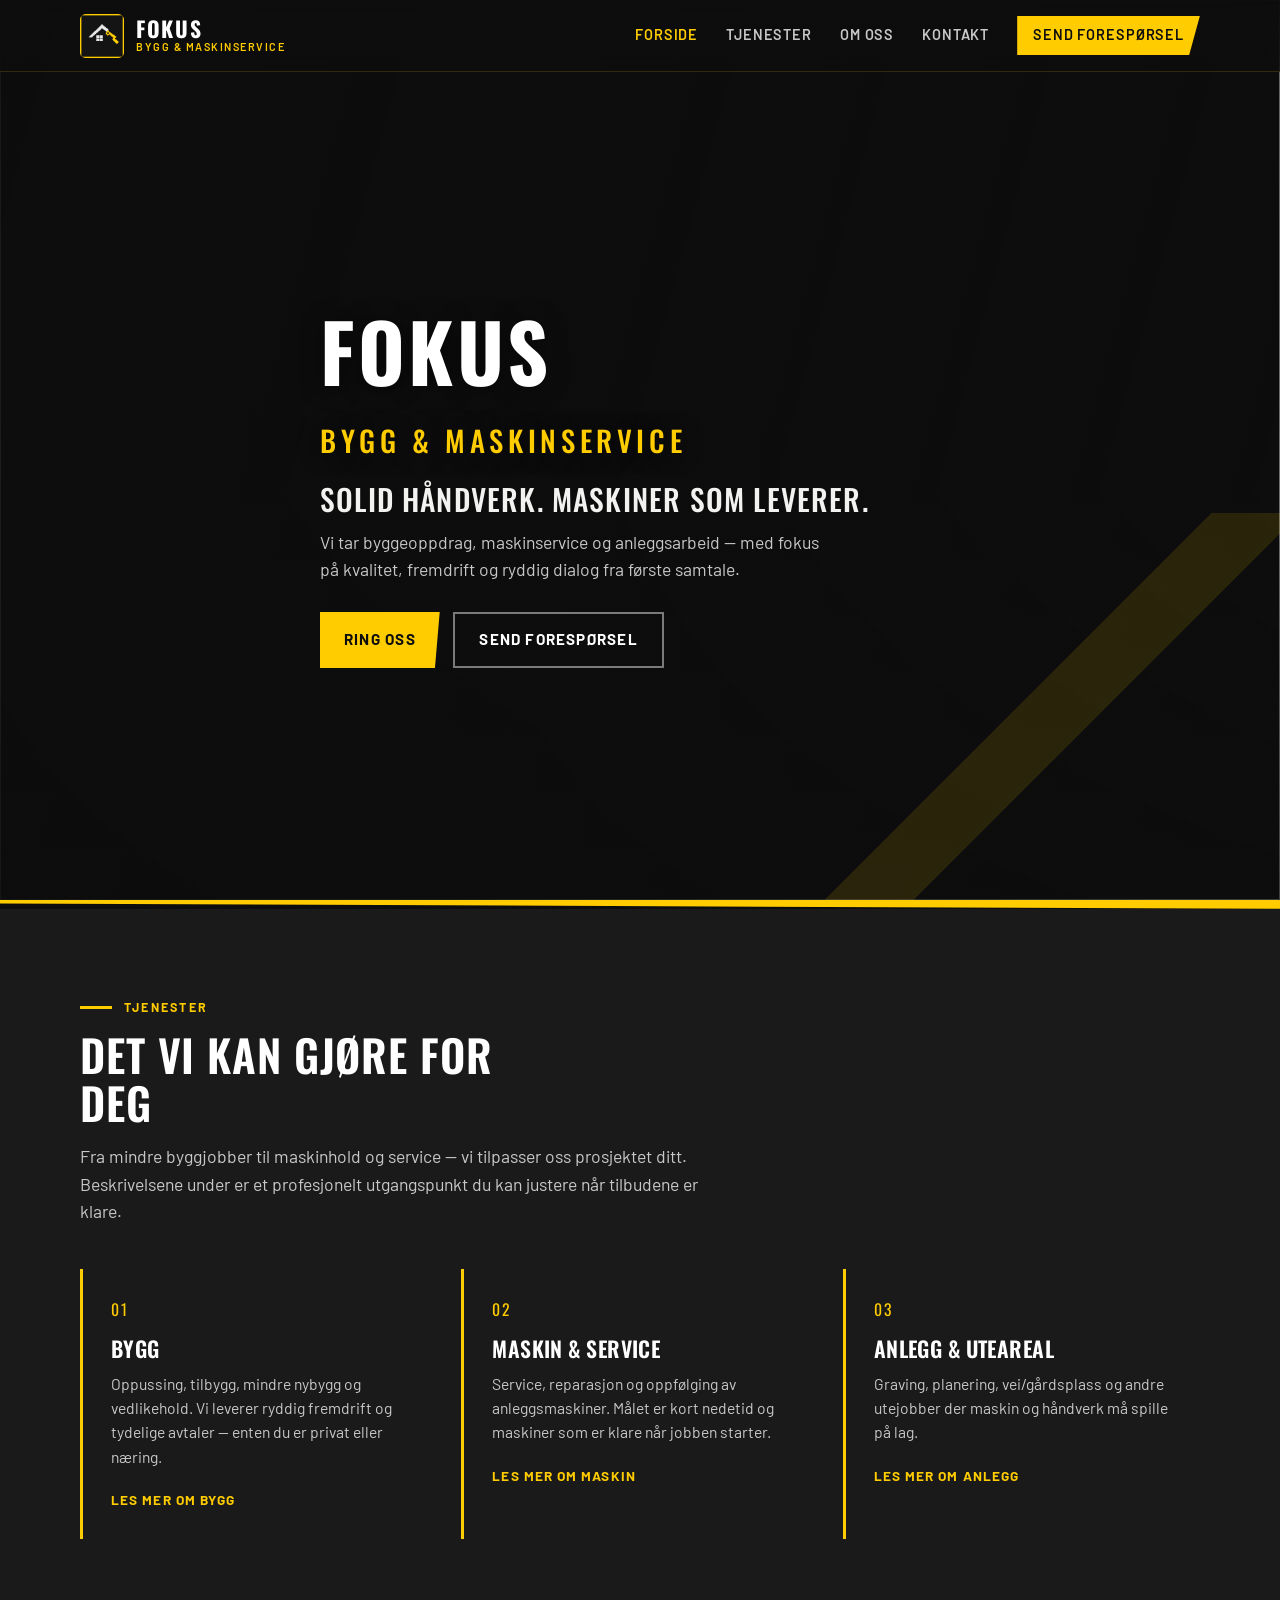
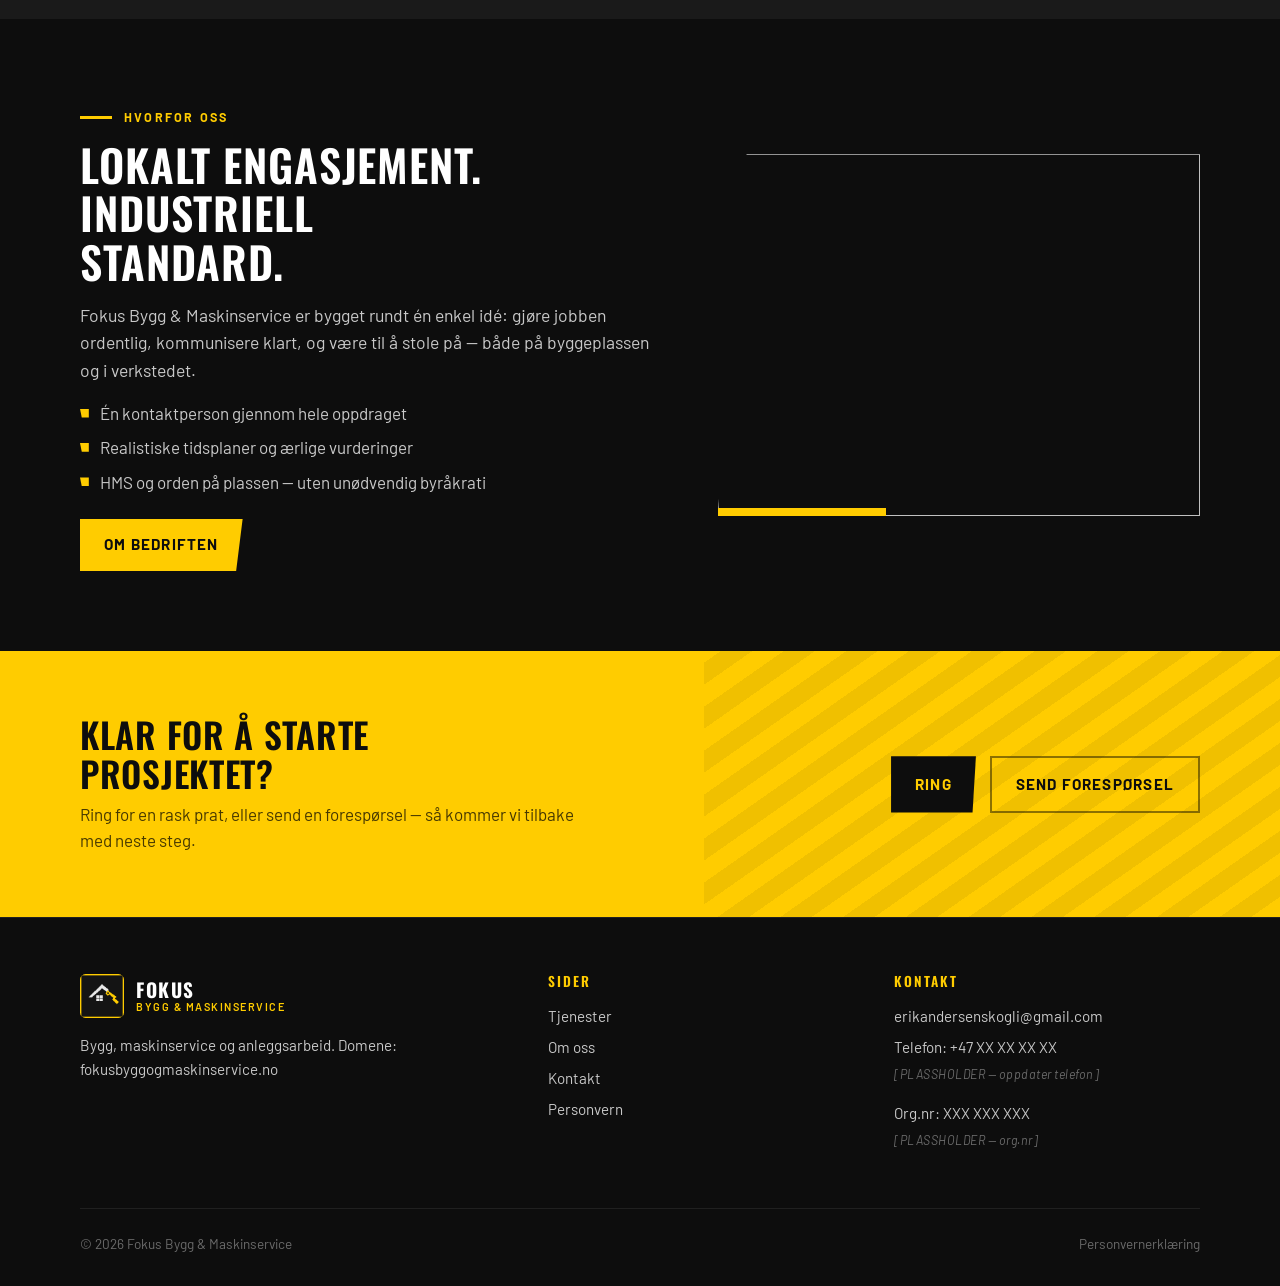
==== index.html @ 48388536 "Add Fokus Bygg website draft" ====
<!DOCTYPE html>
<html lang="nb">
<head>
  <meta charset="utf-8">
  <meta name="viewport" content="width=device-width, initial-scale=1">
  <title>Fokus Bygg &amp; Maskinservice | Bygg, maskin og anlegg</title>
  <meta name="description" content="Fokus Bygg &amp; Maskinservice — pålitelig bygg, maskinservice og anleggsarbeid. Ta kontakt for tilbud.">
  <link rel="preconnect" href="https://fonts.googleapis.com">
  <link rel="preconnect" href="https://fonts.gstatic.com" crossorigin>
  <link href="https://fonts.googleapis.com/css2?family=Barlow:wght@400;500;600;700&family=Oswald:wght@500;600;700&display=swap" rel="stylesheet">
  <link rel="stylesheet" href="css/styles.css">
  <link rel="icon" href="assets/logo.svg" type="image/svg+xml">
</head>
<body>
  <a class="skip-link" href="#innhold">Hopp til innhold</a>

  <header class="site-header">
    <div class="header-inner">
      <a class="brand" href="index.html" aria-label="Fokus Bygg &amp; Maskinservice — forsiden">
        <img class="brand__mark" src="assets/logo.png" width="44" height="44" alt="">
        <span class="brand__text">
          <span class="brand__name">Fokus</span>
          <span class="brand__tag">Bygg &amp; Maskinservice</span>
        </span>
      </a>
      <button class="nav-toggle" type="button" aria-expanded="false" aria-controls="hovedmeny" aria-label="Åpne meny">
        <span></span><span></span><span></span>
      </button>
      <nav class="nav" id="hovedmeny" aria-label="Hovedmeny">
        <a href="index.html" aria-current="page">Forside</a>
        <a href="tjenester.html">Tjenester</a>
        <a href="om-oss.html">Om oss</a>
        <a href="kontakt.html">Kontakt</a>
        <a class="nav-cta" href="kontakt.html">Send forespørsel</a>
      </nav>
    </div>
  </header>

  <main id="innhold">
    <section class="hero" aria-label="Forside">
      <div class="hero__media" aria-hidden="true">
        <img
          src="https://images.unsplash.com/photo-1504307651254-35680f356dfd?auto=format&amp;fit=crop&amp;w=1920&amp;q=80"
          alt=""
          width="1920"
          height="1280"
          fetchpriority="high">
      </div>
      <div class="hero__shade"></div>
      <div class="hero__diagonal" aria-hidden="true"></div>
      <div class="container hero__content">
        <p class="hero__brand">Fokus <span>Bygg &amp; Maskinservice</span></p>
        <h1 class="hero__headline">Solid håndverk. Maskiner som leverer.</h1>
        <p class="hero__support">Vi tar byggeoppdrag, maskinservice og anleggsarbeid — med fokus på kvalitet, fremdrift og ryddig dialog fra første samtale.</p>
        <div class="btn-group">
          <a class="btn btn--primary" href="tel:+47XXXXXXXX">Ring oss</a>
          <a class="btn btn--ghost" href="kontakt.html">Send forespørsel</a>
        </div>
      </div>
    </section>

    <div class="diag-cut--yellow" aria-hidden="true"></div>

    <section class="section section--dark" id="tjenester-oversikt" aria-labelledby="tjenester-tittel">
      <div class="container">
        <div class="section-head reveal">
          <p class="section__eyebrow">Tjenester</p>
          <h2 class="section__title" id="tjenester-tittel">Det vi kan gjøre for deg</h2>
          <p class="section__lead">Fra mindre byggjobber til maskinhold og service — vi tilpasser oss prosjektet ditt. Beskrivelsene under er et profesjonelt utgangspunkt du kan justere når tilbudene er klare.</p>
        </div>
        <div class="services-grid">
          <article class="service-item reveal">
            <p class="service-item__num">01</p>
            <h3>Bygg</h3>
            <p>Oppussing, tilbygg, mindre nybygg og vedlikehold. Vi leverer ryddig fremdrift og tydelige avtaler — enten du er privat eller næring.</p>
            <a href="tjenester.html#bygg">Les mer om bygg</a>
          </article>
          <article class="service-item reveal">
            <p class="service-item__num">02</p>
            <h3>Maskin &amp; service</h3>
            <p>Service, reparasjon og oppfølging av anleggsmaskiner. Målet er kort nedetid og maskiner som er klare når jobben starter.</p>
            <a href="tjenester.html#maskin">Les mer om maskin</a>
          </article>
          <article class="service-item reveal">
            <p class="service-item__num">03</p>
            <h3>Anlegg &amp; uteareal</h3>
            <p>Graving, planering, vei/gårdsplass og andre utejobber der maskin og håndverk må spille på lag.</p>
            <a href="tjenester.html#anlegg">Les mer om anlegg</a>
          </article>
        </div>
      </div>
    </section>

    <section class="section section--black">
      <div class="container split">
        <div class="reveal">
          <p class="section__eyebrow">Hvorfor oss</p>
          <h2 class="section__title">Lokalt engasjement. Industriell standard.</h2>
          <p class="section__lead">Fokus Bygg &amp; Maskinservice er bygget rundt én enkel idé: gjøre jobben ordentlig, kommunisere klart, og være til å stole på — både på byggeplassen og i verkstedet.</p>
          <ul class="prose">
            <li>Én kontaktperson gjennom hele oppdraget</li>
            <li>Realistiske tidsplaner og ærlige vurderinger</li>
            <li>HMS og orden på plassen — uten unødvendig byråkrati</li>
          </ul>
          <a class="btn btn--primary" href="om-oss.html" style="margin-top:1rem">Om bedriften</a>
        </div>
        <div class="split__media reveal" aria-hidden="true">
          <img
            src="https://images.unsplash.com/photo-1581094794329-c8112a89af12?auto=format&amp;fit=crop&amp;w=1200&amp;q=80"
            alt=""
            width="1200"
            height="900"
            loading="lazy">
        </div>
      </div>
    </section>

    <section class="cta-band" aria-labelledby="cta-tittel">
      <div class="container">
        <div>
          <h2 id="cta-tittel">Klar for å starte prosjektet?</h2>
          <p>Ring for en rask prat, eller send en forespørsel — så kommer vi tilbake med neste steg.</p>
        </div>
        <div class="btn-group">
          <a class="btn btn--primary" href="tel:+47XXXXXXXX">Ring</a>
          <a class="btn btn--ghost" href="kontakt.html">Send forespørsel</a>
        </div>
      </div>
    </section>
  </main>

  <footer class="site-footer">
    <div class="container">
      <div class="footer-grid">
        <div>
          <a class="brand" href="index.html">
            <img class="brand__mark" src="assets/logo.png" width="40" height="40" alt="">
            <span class="brand__text">
              <span class="brand__name">Fokus</span>
              <span class="brand__tag">Bygg &amp; Maskinservice</span>
            </span>
          </a>
          <p style="margin-top:1rem">Bygg, maskinservice og anleggsarbeid. Domene: fokusbyggogmaskinservice.no</p>
        </div>
        <div class="footer-col">
          <h3>Sider</h3>
          <a href="tjenester.html">Tjenester</a>
          <a href="om-oss.html">Om oss</a>
          <a href="kontakt.html">Kontakt</a>
          <a href="personvern.html">Personvern</a>
        </div>
        <div class="footer-col">
          <h3>Kontakt</h3>
          <a href="mailto:erikandersenskogli@gmail.com">erikandersenskogli@gmail.com</a>
          <p>Telefon: <span>+47 XX XX XX XX</span><br><span class="placeholder-note">[PLASSHOLDER — oppdater telefon]</span></p>
          <p>Org.nr: <span>XXX XXX XXX</span><br><span class="placeholder-note">[PLASSHOLDER — org.nr]</span></p>
        </div>
      </div>
      <div class="footer-bottom">
        <span>&copy; <span data-year>2026</span> Fokus Bygg &amp; Maskinservice</span>
        <a href="personvern.html">Personvernerklæring</a>
      </div>
    </div>
  </footer>

  <script src="js/main.js"></script>
</body>
</html>
---- css/styles.css ----
/* Fokus Bygg & Maskinservice — industrial brand system */
:root {
  --black: #0d0d0d;
  --charcoal: #1a1a1a;
  --graphite: #2a2a2a;
  --steel: #6b6b6b;
  --silver: #c8c8c8;
  --off-white: #f2f2f0;
  --white: #ffffff;
  --yellow: #ffcc00;
  --yellow-deep: #e6b800;
  --yellow-soft: #ffe066;
  --font-display: "Oswald", "Arial Narrow", sans-serif;
  --font-body: "Barlow", "Helvetica Neue", sans-serif;
  --max: 1120px;
  --header-h: 4.5rem;
  --ease: cubic-bezier(0.22, 1, 0.36, 1);
}

*,
*::before,
*::after {
  box-sizing: border-box;
}

html {
  scroll-behavior: smooth;
}

body {
  margin: 0;
  font-family: var(--font-body);
  font-size: 1.0625rem;
  line-height: 1.55;
  color: var(--off-white);
  background: var(--black);
  -webkit-font-smoothing: antialiased;
}

img {
  max-width: 100%;
  height: auto;
  display: block;
}

a {
  color: inherit;
  text-decoration: none;
}

ul {
  margin: 0;
  padding: 0;
  list-style: none;
}

h1, h2, h3, h4 {
  font-family: var(--font-display);
  font-weight: 600;
  letter-spacing: 0.02em;
  line-height: 1.1;
  margin: 0 0 0.75rem;
  text-transform: uppercase;
}

p {
  margin: 0 0 1rem;
  color: var(--silver);
}

.container {
  width: min(100% - 2.5rem, var(--max));
  margin-inline: auto;
}

.skip-link {
  position: absolute;
  left: -999px;
  top: 0;
  background: var(--yellow);
  color: var(--black);
  padding: 0.75rem 1rem;
  z-index: 1000;
}

.skip-link:focus {
  left: 1rem;
  top: 1rem;
}

/* ——— Header ——— */
.site-header {
  position: fixed;
  inset: 0 0 auto;
  z-index: 100;
  height: var(--header-h);
  display: flex;
  align-items: center;
  background: linear-gradient(180deg, rgba(13, 13, 13, 0.96), rgba(13, 13, 13, 0.72));
  border-bottom: 1px solid rgba(255, 204, 0, 0.15);
  backdrop-filter: blur(10px);
  transition: background 0.3s var(--ease);
}

.site-header.is-scrolled {
  background: rgba(13, 13, 13, 0.97);
}

.header-inner {
  display: flex;
  align-items: center;
  justify-content: space-between;
  gap: 1.5rem;
  width: min(100% - 2.5rem, var(--max));
  margin-inline: auto;
}

.brand {
  display: flex;
  align-items: center;
  gap: 0.75rem;
  min-width: 0;
}

.brand__mark {
  width: 2.75rem;
  height: 2.75rem;
  flex-shrink: 0;
  border-radius: 0.35rem;
  object-fit: contain;
  background: #141414;
}

.brand__text {
  display: flex;
  flex-direction: column;
  line-height: 1;
}

.brand__name {
  font-family: var(--font-display);
  font-size: 1.35rem;
  font-weight: 700;
  letter-spacing: 0.08em;
  text-transform: uppercase;
  color: var(--white);
}

.brand__tag {
  font-size: 0.68rem;
  font-weight: 600;
  letter-spacing: 0.14em;
  text-transform: uppercase;
  color: var(--yellow);
  margin-top: 0.2rem;
}

.nav {
  display: flex;
  align-items: center;
  gap: 1.75rem;
}

.nav a {
  font-size: 0.9rem;
  font-weight: 600;
  letter-spacing: 0.06em;
  text-transform: uppercase;
  color: var(--silver);
  transition: color 0.2s;
}

.nav a:hover,
.nav a[aria-current="page"] {
  color: var(--yellow);
}

.nav-cta {
  display: inline-flex;
  align-items: center;
  gap: 0.4rem;
  padding: 0.55rem 1rem;
  background: var(--yellow);
  color: var(--black) !important;
  clip-path: polygon(0 0, 100% 0, 94% 100%, 0 100%);
  transition: background 0.2s, transform 0.2s;
}

.nav-cta:hover {
  background: var(--yellow-soft);
  transform: translateY(-1px);
}

.nav-toggle {
  display: none;
  width: 2.75rem;
  height: 2.75rem;
  border: 1px solid rgba(255, 204, 0, 0.35);
  background: transparent;
  color: var(--yellow);
  cursor: pointer;
  padding: 0;
}

.nav-toggle span {
  display: block;
  width: 1.25rem;
  height: 2px;
  margin: 5px auto;
  background: currentColor;
  transition: transform 0.25s var(--ease), opacity 0.2s;
}

.nav-toggle[aria-expanded="true"] span:nth-child(1) {
  transform: translateY(7px) rotate(45deg);
}

.nav-toggle[aria-expanded="true"] span:nth-child(2) {
  opacity: 0;
}

.nav-toggle[aria-expanded="true"] span:nth-child(3) {
  transform: translateY(-7px) rotate(-45deg);
}

/* ——— Buttons ——— */
.btn {
  display: inline-flex;
  align-items: center;
  justify-content: center;
  gap: 0.5rem;
  padding: 0.9rem 1.5rem;
  font-family: var(--font-body);
  font-size: 0.95rem;
  font-weight: 700;
  letter-spacing: 0.08em;
  text-transform: uppercase;
  border: none;
  cursor: pointer;
  transition: background 0.2s, color 0.2s, transform 0.2s, border-color 0.2s;
}

.btn:focus-visible {
  outline: 2px solid var(--yellow);
  outline-offset: 3px;
}

.btn--primary {
  background: var(--yellow);
  color: var(--black);
  clip-path: polygon(0 0, 100% 0, 96% 100%, 0 100%);
}

.btn--primary:hover {
  background: var(--yellow-soft);
  transform: translateY(-2px);
}

.btn--ghost {
  background: transparent;
  color: var(--white);
  border: 2px solid rgba(255, 255, 255, 0.45);
}

.btn--ghost:hover {
  border-color: var(--yellow);
  color: var(--yellow);
}

.btn-group {
  display: flex;
  flex-wrap: wrap;
  gap: 0.85rem;
}

/* ——— Hero ——— */
.hero {
  position: relative;
  min-height: 100svh;
  display: grid;
  align-items: center;
  padding: calc(var(--header-h) + 2.5rem) 0 3.5rem;
  overflow: hidden;
}

.hero__media {
  position: absolute;
  inset: 0;
  z-index: 0;
}

.hero__media img {
  width: 100%;
  height: 100%;
  object-fit: cover;
  object-position: center 40%;
  transform: scale(1.04);
  animation: heroZoom 18s var(--ease) forwards;
}

@keyframes heroZoom {
  from { transform: scale(1.08); }
  to { transform: scale(1); }
}

.hero__shade {
  position: absolute;
  inset: 0;
  background:
    linear-gradient(105deg, rgba(13, 13, 13, 0.94) 0%, rgba(13, 13, 13, 0.78) 48%, rgba(13, 13, 13, 0.4) 100%),
    linear-gradient(0deg, rgba(13, 13, 13, 0.55) 0%, transparent 45%);
  z-index: 1;
}

.hero__diagonal {
  position: absolute;
  right: -8%;
  bottom: -12%;
  width: 48%;
  height: 55%;
  background: linear-gradient(135deg, transparent 40%, rgba(255, 204, 0, 0.12) 40%, rgba(255, 204, 0, 0.12) 48%, transparent 48%);
  z-index: 1;
  pointer-events: none;
}

.hero__content {
  position: relative;
  z-index: 2;
  max-width: 40rem;
}

.hero__brand {
  font-family: var(--font-display);
  font-size: clamp(2.85rem, 8vw, 5rem);
  font-weight: 700;
  letter-spacing: 0.04em;
  text-transform: uppercase;
  color: var(--white);
  margin: 0 0 0.35rem;
  text-shadow: 0 2px 24px rgba(0, 0, 0, 0.45);
}

.hero__brand span {
  display: block;
  font-size: 0.36em;
  letter-spacing: 0.16em;
  color: var(--yellow);
  margin-top: 0.4rem;
  font-weight: 500;
}

.hero__headline {
  font-size: clamp(1.35rem, 3.2vw, 1.85rem);
  font-weight: 500;
  letter-spacing: 0.04em;
  text-transform: uppercase;
  color: var(--off-white);
  margin: 1.25rem 0 0.85rem;
}

.hero__support {
  font-size: 1.1rem;
  max-width: 32rem;
  margin-bottom: 1.75rem;
  color: var(--silver);
}

@keyframes riseIn {
  from {
    opacity: 0;
    transform: translateY(1.25rem);
  }
  to {
    opacity: 1;
    transform: translateY(0);
  }
}

/* ——— Sections ——— */
.section {
  padding: 5rem 0;
  position: relative;
}

.section--dark {
  background: var(--charcoal);
}

.section--black {
  background: var(--black);
}

.section--stripe {
  background:
    linear-gradient(135deg, var(--charcoal) 0%, var(--charcoal) 62%, var(--graphite) 62%, var(--graphite) 100%);
}

.section__eyebrow {
  display: inline-flex;
  align-items: center;
  gap: 0.75rem;
  font-size: 0.78rem;
  font-weight: 700;
  letter-spacing: 0.18em;
  text-transform: uppercase;
  color: var(--yellow);
  margin-bottom: 0.85rem;
}

.section__eyebrow::before {
  content: "";
  width: 2rem;
  height: 3px;
  background: var(--yellow);
}

.section__title {
  font-size: clamp(1.85rem, 4vw, 2.75rem);
  color: var(--white);
  max-width: 18ch;
}

.section__lead {
  max-width: 40rem;
  margin-top: 1rem;
  font-size: 1.1rem;
}

.section-head {
  margin-bottom: 2.75rem;
}

/* Diagonal divider */
.diag-cut {
  height: 4rem;
  background: var(--charcoal);
  clip-path: polygon(0 40%, 100% 0, 100% 100%, 0 100%);
  margin-top: -1px;
}

.diag-cut--yellow {
  background: var(--yellow);
  height: 0.55rem;
  clip-path: polygon(0 0, 100% 0, 100% 100%, 0 40%);
}

/* ——— Services grid (not cards-in-hero; interaction listing) ——— */
.services-grid {
  display: grid;
  grid-template-columns: repeat(3, 1fr);
  gap: 1.5rem;
}

.service-item {
  position: relative;
  padding: 1.75rem 1.5rem 1.75rem 1.75rem;
  background: transparent;
  border-left: 3px solid var(--yellow);
  transition: background 0.25s, transform 0.25s var(--ease);
}

.service-item:hover {
  background: rgba(255, 204, 0, 0.06);
  transform: translateX(4px);
}

.service-item__num {
  font-family: var(--font-display);
  font-size: 0.85rem;
  letter-spacing: 0.12em;
  color: var(--yellow);
  margin-bottom: 0.75rem;
}

.service-item h3 {
  font-size: 1.35rem;
  color: var(--white);
  margin-bottom: 0.65rem;
}

.service-item p {
  margin-bottom: 1rem;
  font-size: 0.98rem;
}

.service-item a {
  font-weight: 700;
  font-size: 0.85rem;
  letter-spacing: 0.08em;
  text-transform: uppercase;
  color: var(--yellow);
}

.service-item a:hover {
  text-decoration: underline;
}

/* ——— CTA band ——— */
.cta-band {
  position: relative;
  padding: 4rem 0;
  overflow: hidden;
  background: var(--yellow);
  color: var(--black);
}

.cta-band::after {
  content: "";
  position: absolute;
  inset: 0 auto 0 55%;
  width: 55%;
  background: repeating-linear-gradient(
    -35deg,
    transparent,
    transparent 18px,
    rgba(0, 0, 0, 0.06) 18px,
    rgba(0, 0, 0, 0.06) 36px
  );
  pointer-events: none;
}

.cta-band .container {
  position: relative;
  z-index: 1;
  display: flex;
  flex-wrap: wrap;
  align-items: center;
  justify-content: space-between;
  gap: 1.5rem;
}

.cta-band h2 {
  color: var(--black);
  font-size: clamp(1.6rem, 3.5vw, 2.2rem);
  max-width: 16ch;
  margin: 0;
}

.cta-band p {
  color: rgba(0, 0, 0, 0.72);
  margin: 0.5rem 0 0;
  max-width: 32rem;
}

.cta-band .btn--primary {
  background: var(--black);
  color: var(--yellow);
}

.cta-band .btn--primary:hover {
  background: var(--charcoal);
}

.cta-band .btn--ghost {
  border-color: rgba(0, 0, 0, 0.45);
  color: var(--black);
}

.cta-band .btn--ghost:hover {
  border-color: var(--black);
  background: rgba(0, 0, 0, 0.08);
}

/* ——— Page hero (inner) ——— */
.page-hero {
  padding: calc(var(--header-h) + 3.5rem) 0 3rem;
  background:
    linear-gradient(120deg, var(--black) 55%, var(--graphite) 55%, var(--graphite) 58%, var(--charcoal) 58%);
  border-bottom: 3px solid var(--yellow);
}

.page-hero h1 {
  font-size: clamp(2.2rem, 5vw, 3.4rem);
  color: var(--white);
}

.page-hero p {
  max-width: 36rem;
  font-size: 1.1rem;
}

/* ——— Content layout ——— */
.prose {
  max-width: 42rem;
}

.prose h2 {
  font-size: 1.5rem;
  color: var(--white);
  margin-top: 2rem;
}

.prose ul {
  margin: 0 0 1.25rem;
  padding-left: 0;
}

.prose li {
  position: relative;
  padding-left: 1.25rem;
  margin-bottom: 0.5rem;
  color: var(--silver);
}

.prose li::before {
  content: "";
  position: absolute;
  left: 0;
  top: 0.55rem;
  width: 0.55rem;
  height: 0.55rem;
  background: var(--yellow);
  clip-path: polygon(0 0, 100% 0, 100% 100%, 20% 100%);
}

.split {
  display: grid;
  grid-template-columns: 1.1fr 0.9fr;
  gap: 3rem;
  align-items: center;
}

.split__media {
  position: relative;
  min-height: 22rem;
}

.split__media img {
  width: 100%;
  height: 100%;
  min-height: 22rem;
  object-fit: cover;
  clip-path: polygon(6% 0, 100% 0, 100% 100%, 0 100%);
}

.split__media::after {
  content: "";
  position: absolute;
  left: 0;
  bottom: 0;
  width: 35%;
  height: 8px;
  background: var(--yellow);
}

/* Service detail blocks */
.service-detail {
  display: grid;
  grid-template-columns: 0.35fr 1fr;
  gap: 2rem;
  padding: 2.25rem 0;
  border-bottom: 1px solid rgba(255, 255, 255, 0.08);
}

.service-detail:last-child {
  border-bottom: none;
}

.service-detail__label {
  font-family: var(--font-display);
  font-size: 1.5rem;
  color: var(--yellow);
  text-transform: uppercase;
}

.service-detail h3 {
  font-size: 1.35rem;
  color: var(--white);
}

/* Contact */
.contact-grid {
  display: grid;
  grid-template-columns: 1fr 1.1fr;
  gap: 3rem;
  align-items: start;
}

.contact-facts {
  display: grid;
  gap: 1.5rem;
}

.contact-fact dt {
  font-size: 0.75rem;
  font-weight: 700;
  letter-spacing: 0.14em;
  text-transform: uppercase;
  color: var(--yellow);
  margin-bottom: 0.35rem;
}

.contact-fact dd {
  margin: 0;
  color: var(--off-white);
  font-size: 1.1rem;
}

.contact-fact a {
  color: var(--white);
  border-bottom: 1px solid rgba(255, 204, 0, 0.45);
}

.contact-fact a:hover {
  color: var(--yellow);
}

.placeholder-note {
  display: inline-block;
  margin-top: 0.35rem;
  font-size: 0.78rem;
  letter-spacing: 0.04em;
  color: var(--steel);
  font-style: italic;
}

.steps {
  margin: 1rem 0 0;
  padding: 0;
  list-style: none;
  counter-reset: step;
}

.steps li {
  position: relative;
  padding: 0.85rem 0 0.85rem 3rem;
  border-bottom: 1px solid rgba(255, 255, 255, 0.08);
  color: var(--silver);
  counter-increment: step;
}

.steps li:last-child {
  border-bottom: none;
}

.steps li::before {
  content: counter(step, decimal-leading-zero);
  position: absolute;
  left: 0;
  top: 0.85rem;
  font-family: var(--font-display);
  font-size: 1rem;
  letter-spacing: 0.06em;
  color: var(--yellow);
}

.form {
  display: grid;
  gap: 1rem;
  padding: 1.75rem;
  background: var(--graphite);
  border-top: 3px solid var(--yellow);
}

.form label {
  display: grid;
  gap: 0.4rem;
  font-size: 0.85rem;
  font-weight: 600;
  letter-spacing: 0.04em;
  text-transform: uppercase;
  color: var(--silver);
}

.form input,
.form select,
.form textarea {
  width: 100%;
  padding: 0.85rem 1rem;
  font-family: var(--font-body);
  font-size: 1rem;
  color: var(--white);
  background: var(--black);
  border: 1px solid rgba(255, 255, 255, 0.15);
  border-radius: 0;
}

.form input:focus,
.form select:focus,
.form textarea:focus {
  outline: 2px solid var(--yellow);
  outline-offset: 0;
  border-color: var(--yellow);
}

.form textarea {
  min-height: 9rem;
  resize: vertical;
}

.form__row {
  display: grid;
  grid-template-columns: 1fr 1fr;
  gap: 1rem;
}

.form__note {
  font-size: 0.85rem;
  color: var(--steel);
  margin: 0;
}

.form-success {
  display: none;
  padding: 1rem;
  background: rgba(255, 204, 0, 0.12);
  border-left: 3px solid var(--yellow);
  color: var(--off-white);
}

.form-success.is-visible {
  display: block;
}

/* ——— Footer ——— */
.site-footer {
  background: var(--black);
  border-top: 1px solid rgba(255, 255, 255, 0.08);
  padding: 3.5rem 0 2rem;
}

.footer-grid {
  display: grid;
  grid-template-columns: 1.4fr 1fr 1fr;
  gap: 2.5rem;
  margin-bottom: 2.5rem;
}

.site-footer .brand__name {
  font-size: 1.2rem;
}

.site-footer p {
  font-size: 0.95rem;
}

.footer-col h3 {
  font-size: 0.85rem;
  letter-spacing: 0.14em;
  color: var(--yellow);
  margin-bottom: 1rem;
}

.footer-col a {
  display: block;
  color: var(--silver);
  margin-bottom: 0.45rem;
  font-size: 0.95rem;
}

.footer-col a:hover {
  color: var(--yellow);
}

.footer-bottom {
  display: flex;
  flex-wrap: wrap;
  justify-content: space-between;
  gap: 1rem;
  padding-top: 1.5rem;
  border-top: 1px solid rgba(255, 255, 255, 0.08);
  font-size: 0.85rem;
  color: var(--steel);
}

/* Reveal on scroll — stays visible without JS */
.reveal {
  opacity: 1;
  transform: none;
}

@media (prefers-reduced-motion: no-preference) {
  .js-ready .reveal:not(.is-visible) {
    opacity: 0;
    transform: translateY(1.25rem);
    transition: opacity 0.7s var(--ease), transform 0.7s var(--ease);
  }

  .js-ready .reveal.is-visible {
    opacity: 1;
    transform: translateY(0);
  }
}

/* ——— Responsive ——— */
@media (max-width: 900px) {
  .services-grid {
    grid-template-columns: 1fr;
  }

  .split,
  .contact-grid,
  .footer-grid,
  .service-detail {
    grid-template-columns: 1fr;
  }

  .service-detail {
    gap: 0.75rem;
  }

  .nav-toggle {
    display: block;
  }

  .nav {
    position: fixed;
    inset: var(--header-h) 0 auto;
    display: none;
    flex-direction: column;
    align-items: stretch;
    gap: 0;
    padding: 1rem 1.25rem 1.5rem;
    background: rgba(13, 13, 13, 0.98);
    border-bottom: 1px solid rgba(255, 204, 0, 0.2);
  }

  .nav.is-open {
    display: flex;
  }

  .nav a {
    padding: 0.85rem 0;
    border-bottom: 1px solid rgba(255, 255, 255, 0.06);
  }

  .nav-cta {
    margin-top: 0.75rem;
    justify-content: center;
    clip-path: none;
  }

  .hero {
    align-items: center;
    min-height: 100svh;
    padding: calc(var(--header-h) + 1.75rem) 0 2.75rem;
  }

  .hero__diagonal {
    width: 70%;
  }

  .hero__brand {
    font-size: clamp(2.4rem, 12vw, 3.2rem);
  }

  .form__row {
    grid-template-columns: 1fr;
  }

  .cta-band::after {
    display: none;
  }
}

@media (max-width: 560px) {
  .brand__tag {
    display: none;
  }

  .hero__brand {
    font-size: 2.35rem;
  }

  .btn-group {
    width: 100%;
  }

  .btn-group .btn {
    flex: 1 1 100%;
  }
}

@media (prefers-reduced-motion: reduce) {
  *,
  *::before,
  *::after {
    animation: none !important;
    transition: none !important;
  }

  .reveal {
    opacity: 1;
    transform: none;
  }

  .hero__media img {
    transform: none;
  }
}
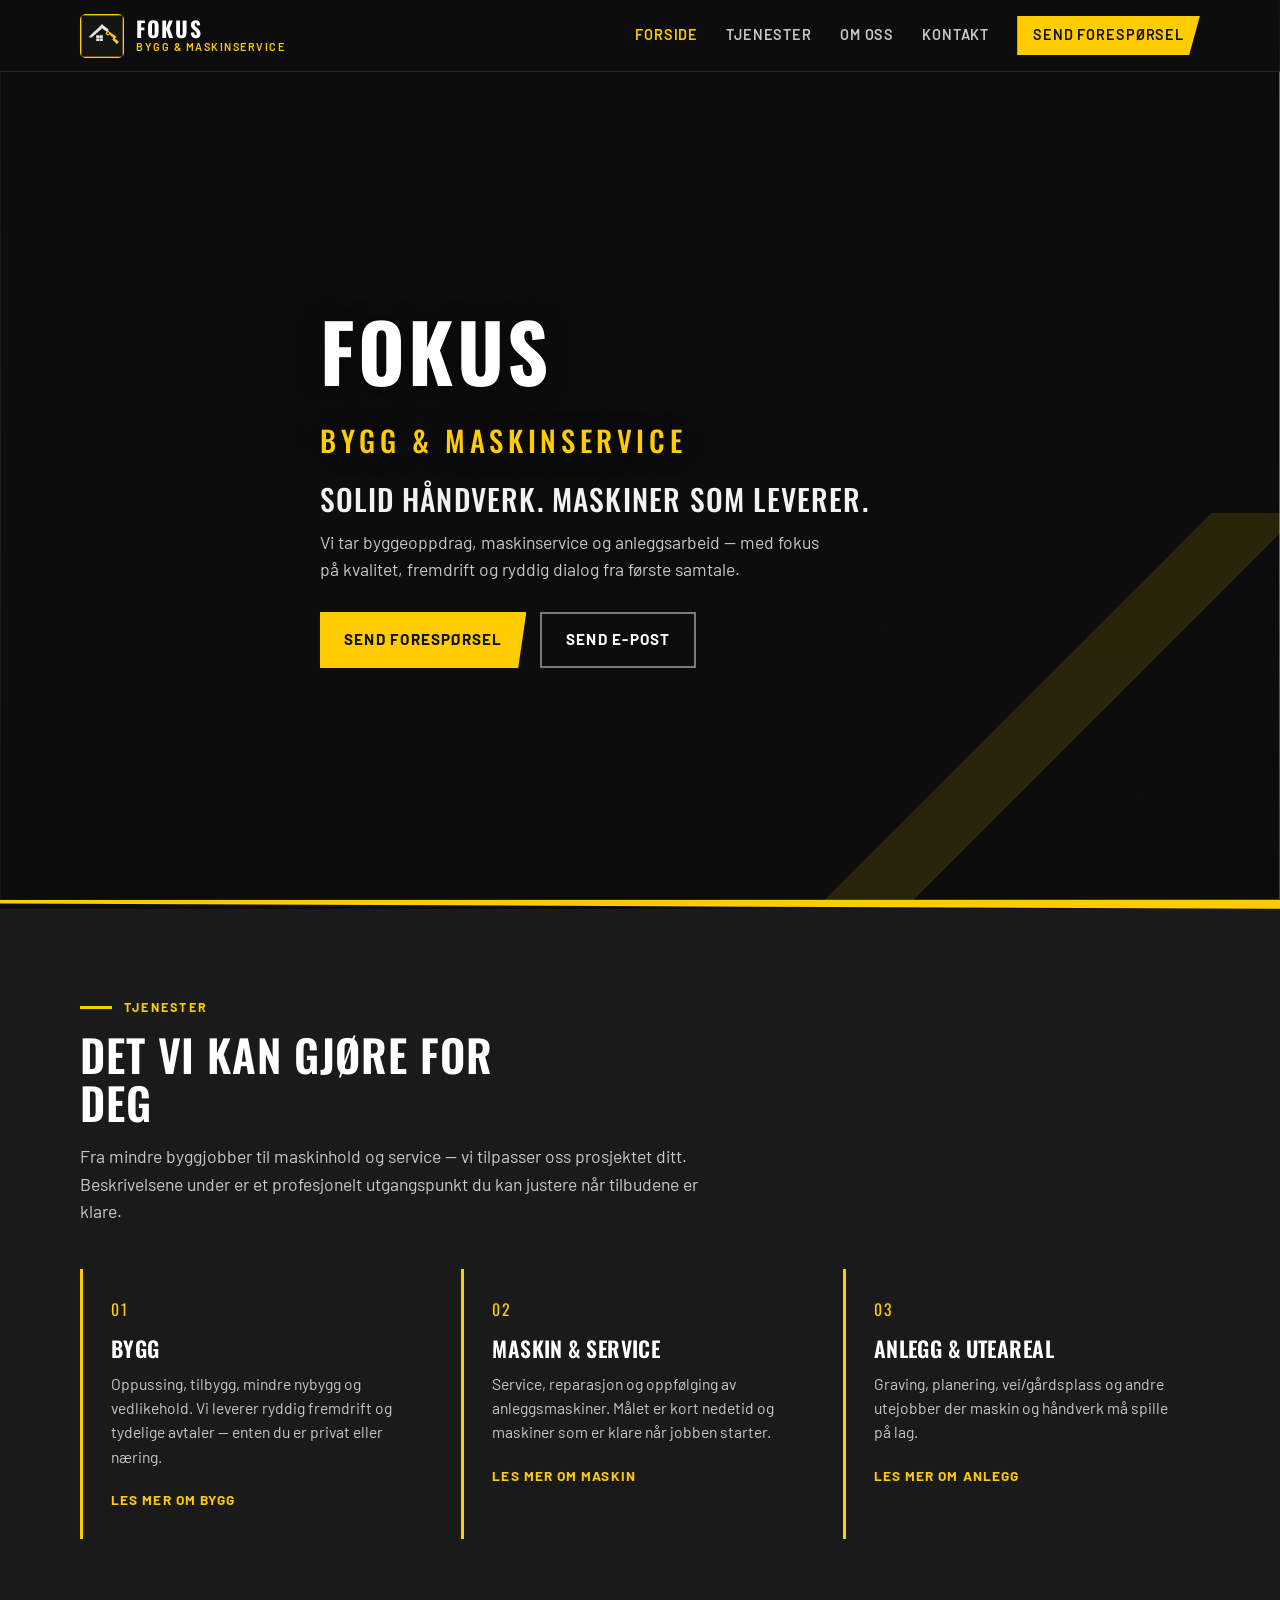
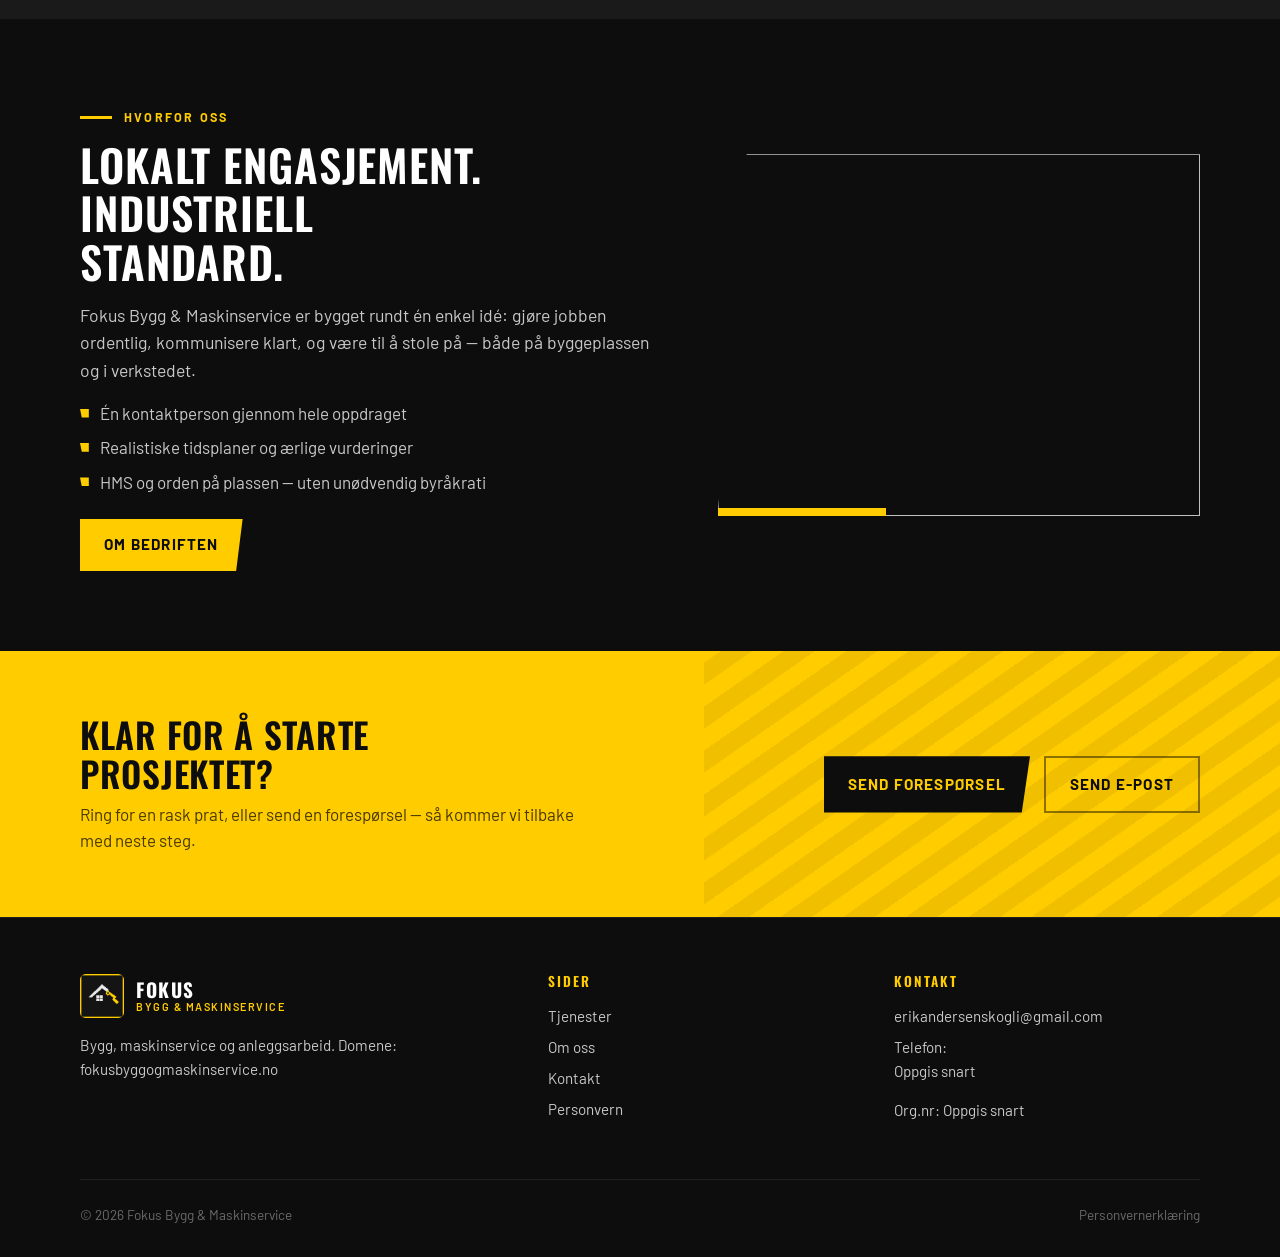
==== commit 0477bd13: "Polish public contact CTAs and form Route broken phone placeholders to email/kontakt, soft-label mis" ====
--- a/index.html
+++ b/index.html
@@ -53,8 +53,8 @@
         <h1 class="hero__headline">Solid håndverk. Maskiner som leverer.</h1>
         <p class="hero__support">Vi tar byggeoppdrag, maskinservice og anleggsarbeid — med fokus på kvalitet, fremdrift og ryddig dialog fra første samtale.</p>
         <div class="btn-group">
-          <a class="btn btn--primary" href="tel:+47XXXXXXXX">Ring oss</a>
-          <a class="btn btn--ghost" href="kontakt.html">Send forespørsel</a>
+          <a class="btn btn--primary" href="kontakt.html">Send forespørsel</a>
+          <a class="btn btn--ghost" href="mailto:erikandersenskogli@gmail.com">Send e-post</a>
         </div>
       </div>
     </section>
@@ -122,8 +122,8 @@
           <p>Ring for en rask prat, eller send en forespørsel — så kommer vi tilbake med neste steg.</p>
         </div>
         <div class="btn-group">
-          <a class="btn btn--primary" href="tel:+47XXXXXXXX">Ring</a>
-          <a class="btn btn--ghost" href="kontakt.html">Send forespørsel</a>
+          <a class="btn btn--primary" href="kontakt.html">Send forespørsel</a>
+          <a class="btn btn--ghost" href="mailto:erikandersenskogli@gmail.com">Send e-post</a>
         </div>
       </div>
     </section>
@@ -152,8 +152,8 @@
         <div class="footer-col">
           <h3>Kontakt</h3>
           <a href="mailto:erikandersenskogli@gmail.com">erikandersenskogli@gmail.com</a>
-          <p>Telefon: <span>+47 XX XX XX XX</span><br><span class="placeholder-note">[PLASSHOLDER — oppdater telefon]</span></p>
-          <p>Org.nr: <span>XXX XXX XXX</span><br><span class="placeholder-note">[PLASSHOLDER — org.nr]</span></p>
+          <p>Telefon: <a href="kontakt.html">Oppgis snart</a></p>
+          <p>Org.nr: Oppgis snart</p>
         </div>
       </div>
       <div class="footer-bottom">
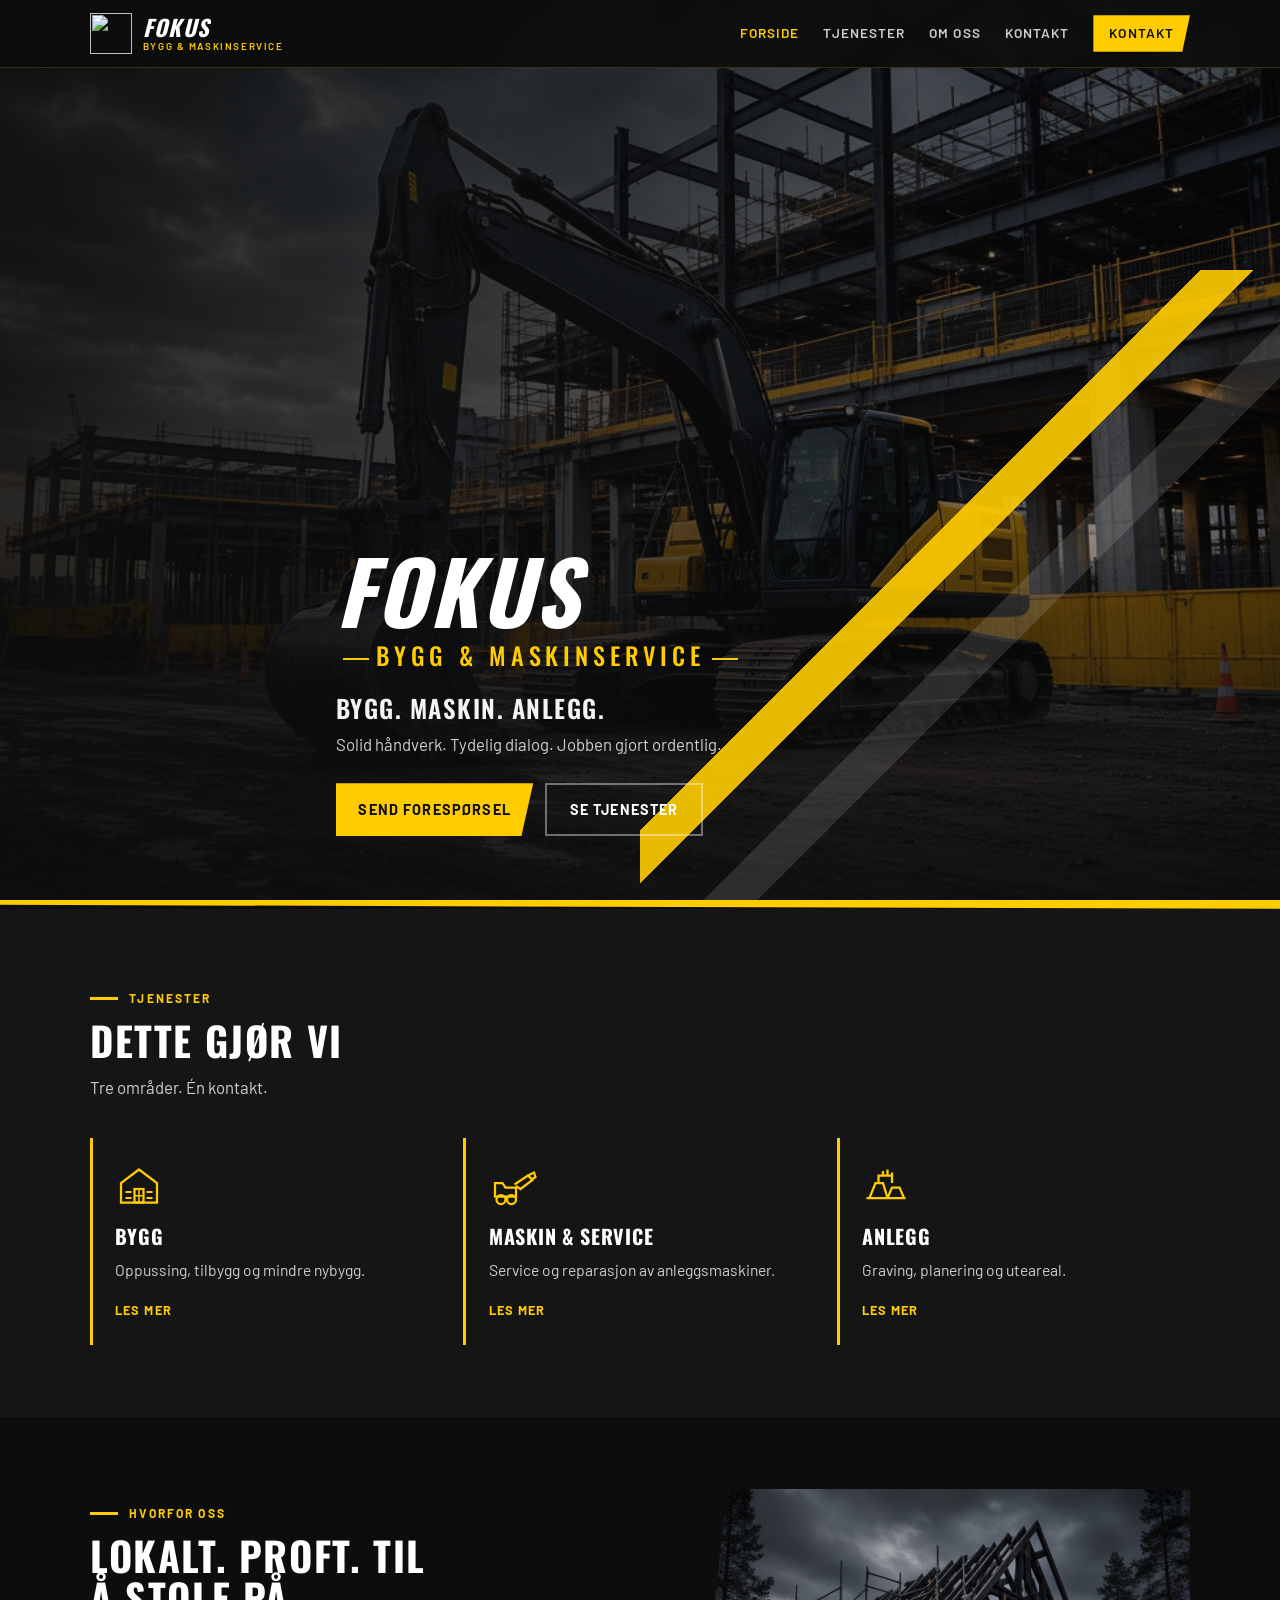
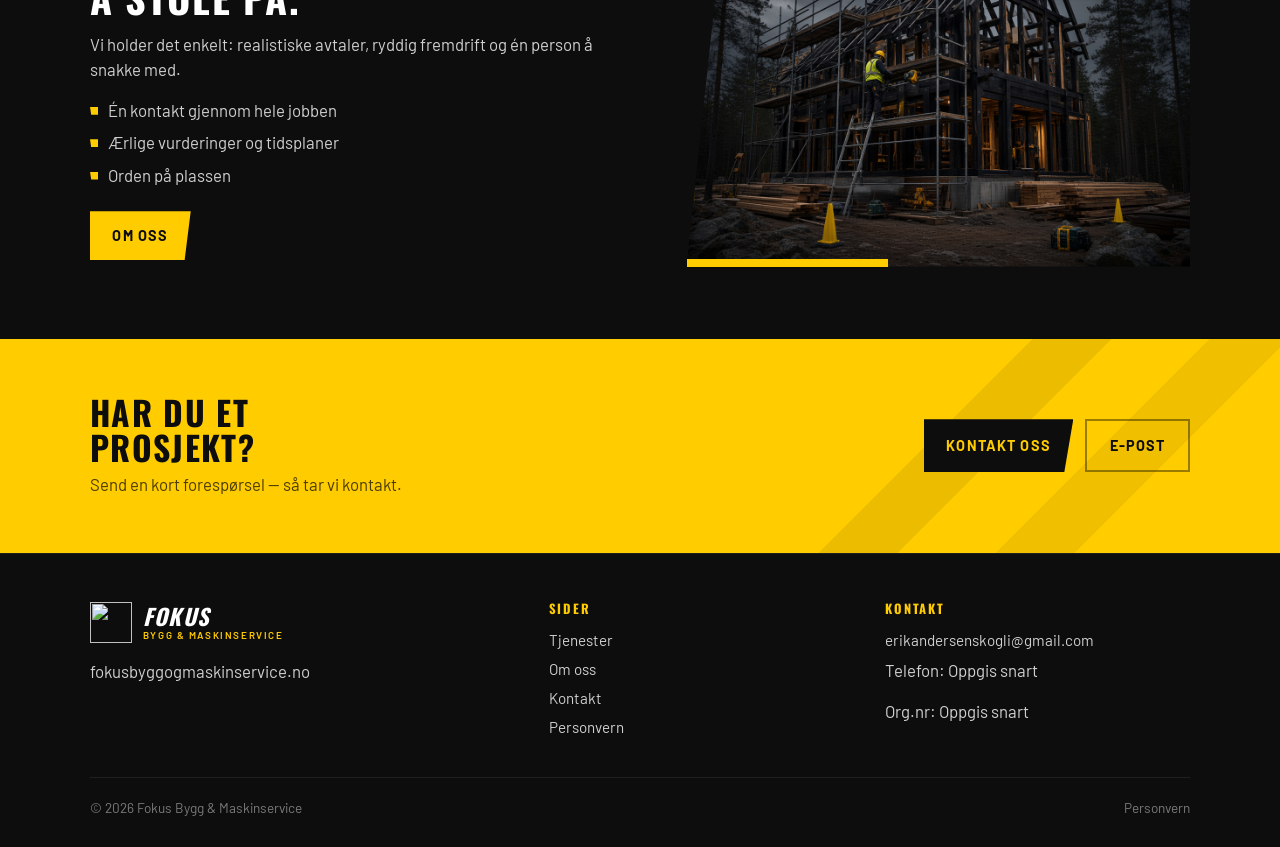
==== commit c45b4a52: "Redesign site to match industrial brand look Simpler Norwegian copy, original hero/service photos, c" ====
--- a/index.html
+++ b/index.html
@@ -3,8 +3,8 @@
 <head>
   <meta charset="utf-8">
   <meta name="viewport" content="width=device-width, initial-scale=1">
-  <title>Fokus Bygg &amp; Maskinservice | Bygg, maskin og anlegg</title>
-  <meta name="description" content="Fokus Bygg &amp; Maskinservice — pålitelig bygg, maskinservice og anleggsarbeid. Ta kontakt for tilbud.">
+  <title>Fokus Bygg &amp; Maskinservice</title>
+  <meta name="description" content="Fokus Bygg &amp; Maskinservice — bygg, maskin og anlegg. Ta kontakt for tilbud.">
   <link rel="preconnect" href="https://fonts.googleapis.com">
   <link rel="preconnect" href="https://fonts.gstatic.com" crossorigin>
   <link href="https://fonts.googleapis.com/css2?family=Barlow:wght@400;500;600;700&family=Oswald:wght@500;600;700&display=swap" rel="stylesheet">
@@ -17,7 +17,7 @@
   <header class="site-header">
     <div class="header-inner">
       <a class="brand" href="index.html" aria-label="Fokus Bygg &amp; Maskinservice — forsiden">
-        <img class="brand__mark" src="assets/logo.png" width="44" height="44" alt="">
+        <img class="brand__mark" src="assets/logo.svg" width="44" height="44" alt="">
         <span class="brand__text">
           <span class="brand__name">Fokus</span>
           <span class="brand__tag">Bygg &amp; Maskinservice</span>
@@ -31,7 +31,7 @@
         <a href="tjenester.html">Tjenester</a>
         <a href="om-oss.html">Om oss</a>
         <a href="kontakt.html">Kontakt</a>
-        <a class="nav-cta" href="kontakt.html">Send forespørsel</a>
+        <a class="nav-cta" href="kontakt.html">Kontakt</a>
       </nav>
     </div>
   </header>
@@ -39,53 +39,48 @@
   <main id="innhold">
     <section class="hero" aria-label="Forside">
       <div class="hero__media" aria-hidden="true">
-        <img
-          src="https://images.unsplash.com/photo-1504307651254-35680f356dfd?auto=format&amp;fit=crop&amp;w=1920&amp;q=80"
-          alt=""
-          width="1920"
-          height="1280"
-          fetchpriority="high">
+        <img src="assets/hero-site.jpg" alt="" width="1280" height="720" fetchpriority="high">
       </div>
       <div class="hero__shade"></div>
-      <div class="hero__diagonal" aria-hidden="true"></div>
+      <div class="hero__slash" aria-hidden="true"></div>
       <div class="container hero__content">
         <p class="hero__brand">Fokus <span>Bygg &amp; Maskinservice</span></p>
-        <h1 class="hero__headline">Solid håndverk. Maskiner som leverer.</h1>
-        <p class="hero__support">Vi tar byggeoppdrag, maskinservice og anleggsarbeid — med fokus på kvalitet, fremdrift og ryddig dialog fra første samtale.</p>
+        <h1 class="hero__headline">Bygg. Maskin. Anlegg.</h1>
+        <p class="hero__support">Solid håndverk. Tydelig dialog. Jobben gjort ordentlig.</p>
         <div class="btn-group">
           <a class="btn btn--primary" href="kontakt.html">Send forespørsel</a>
-          <a class="btn btn--ghost" href="mailto:erikandersenskogli@gmail.com">Send e-post</a>
+          <a class="btn btn--ghost" href="tjenester.html">Se tjenester</a>
         </div>
       </div>
     </section>
 
-    <div class="diag-cut--yellow" aria-hidden="true"></div>
+    <div class="diag-bar" aria-hidden="true"></div>
 
     <section class="section section--dark" id="tjenester-oversikt" aria-labelledby="tjenester-tittel">
       <div class="container">
         <div class="section-head reveal">
           <p class="section__eyebrow">Tjenester</p>
-          <h2 class="section__title" id="tjenester-tittel">Det vi kan gjøre for deg</h2>
-          <p class="section__lead">Fra mindre byggjobber til maskinhold og service — vi tilpasser oss prosjektet ditt. Beskrivelsene under er et profesjonelt utgangspunkt du kan justere når tilbudene er klare.</p>
+          <h2 class="section__title" id="tjenester-tittel">Dette gjør vi</h2>
+          <p class="section__lead">Tre områder. Én kontakt.</p>
         </div>
         <div class="services-grid">
           <article class="service-item reveal">
-            <p class="service-item__num">01</p>
+            <img class="service-item__icon" src="assets/icons/bygg.svg" alt="" width="48" height="48">
             <h3>Bygg</h3>
-            <p>Oppussing, tilbygg, mindre nybygg og vedlikehold. Vi leverer ryddig fremdrift og tydelige avtaler — enten du er privat eller næring.</p>
-            <a href="tjenester.html#bygg">Les mer om bygg</a>
+            <p>Oppussing, tilbygg og mindre nybygg.</p>
+            <a href="tjenester.html#bygg">Les mer</a>
           </article>
           <article class="service-item reveal">
-            <p class="service-item__num">02</p>
+            <img class="service-item__icon" src="assets/icons/maskin.svg" alt="" width="48" height="48">
             <h3>Maskin &amp; service</h3>
-            <p>Service, reparasjon og oppfølging av anleggsmaskiner. Målet er kort nedetid og maskiner som er klare når jobben starter.</p>
-            <a href="tjenester.html#maskin">Les mer om maskin</a>
+            <p>Service og reparasjon av anleggsmaskiner.</p>
+            <a href="tjenester.html#maskin">Les mer</a>
           </article>
           <article class="service-item reveal">
-            <p class="service-item__num">03</p>
-            <h3>Anlegg &amp; uteareal</h3>
-            <p>Graving, planering, vei/gårdsplass og andre utejobber der maskin og håndverk må spille på lag.</p>
-            <a href="tjenester.html#anlegg">Les mer om anlegg</a>
+            <img class="service-item__icon" src="assets/icons/anlegg.svg" alt="" width="48" height="48">
+            <h3>Anlegg</h3>
+            <p>Graving, planering og uteareal.</p>
+            <a href="tjenester.html#anlegg">Les mer</a>
           </article>
         </div>
       </div>
@@ -95,22 +90,17 @@
       <div class="container split">
         <div class="reveal">
           <p class="section__eyebrow">Hvorfor oss</p>
-          <h2 class="section__title">Lokalt engasjement. Industriell standard.</h2>
-          <p class="section__lead">Fokus Bygg &amp; Maskinservice er bygget rundt én enkel idé: gjøre jobben ordentlig, kommunisere klart, og være til å stole på — både på byggeplassen og i verkstedet.</p>
+          <h2 class="section__title">Lokalt. Proft. Til å stole på.</h2>
+          <p class="section__lead">Vi holder det enkelt: realistiske avtaler, ryddig fremdrift og én person å snakke med.</p>
           <ul class="prose">
-            <li>Én kontaktperson gjennom hele oppdraget</li>
-            <li>Realistiske tidsplaner og ærlige vurderinger</li>
-            <li>HMS og orden på plassen — uten unødvendig byråkrati</li>
+            <li>Én kontakt gjennom hele jobben</li>
+            <li>Ærlige vurderinger og tidsplaner</li>
+            <li>Orden på plassen</li>
           </ul>
-          <a class="btn btn--primary" href="om-oss.html" style="margin-top:1rem">Om bedriften</a>
+          <a class="btn btn--primary" href="om-oss.html" style="margin-top:1rem">Om oss</a>
         </div>
         <div class="split__media reveal" aria-hidden="true">
-          <img
-            src="https://images.unsplash.com/photo-1581094794329-c8112a89af12?auto=format&amp;fit=crop&amp;w=1200&amp;q=80"
-            alt=""
-            width="1200"
-            height="900"
-            loading="lazy">
+          <img src="assets/bygg-arbeid.jpg" alt="" width="1152" height="864" loading="lazy">
         </div>
       </div>
     </section>
@@ -118,12 +108,12 @@
     <section class="cta-band" aria-labelledby="cta-tittel">
       <div class="container">
         <div>
-          <h2 id="cta-tittel">Klar for å starte prosjektet?</h2>
-          <p>Ring for en rask prat, eller send en forespørsel — så kommer vi tilbake med neste steg.</p>
+          <h2 id="cta-tittel">Har du et prosjekt?</h2>
+          <p>Send en kort forespørsel — så tar vi kontakt.</p>
         </div>
         <div class="btn-group">
-          <a class="btn btn--primary" href="kontakt.html">Send forespørsel</a>
-          <a class="btn btn--ghost" href="mailto:erikandersenskogli@gmail.com">Send e-post</a>
+          <a class="btn btn--primary" href="kontakt.html">Kontakt oss</a>
+          <a class="btn btn--ghost" href="mailto:erikandersenskogli@gmail.com">E-post</a>
         </div>
       </div>
     </section>
@@ -134,13 +124,13 @@
       <div class="footer-grid">
         <div>
           <a class="brand" href="index.html">
-            <img class="brand__mark" src="assets/logo.png" width="40" height="40" alt="">
+            <img class="brand__mark" src="assets/logo.svg" width="40" height="40" alt="">
             <span class="brand__text">
               <span class="brand__name">Fokus</span>
               <span class="brand__tag">Bygg &amp; Maskinservice</span>
             </span>
           </a>
-          <p style="margin-top:1rem">Bygg, maskinservice og anleggsarbeid. Domene: fokusbyggogmaskinservice.no</p>
+          <p style="margin-top:1rem">fokusbyggogmaskinservice.no</p>
         </div>
         <div class="footer-col">
           <h3>Sider</h3>
@@ -152,13 +142,13 @@
         <div class="footer-col">
           <h3>Kontakt</h3>
           <a href="mailto:erikandersenskogli@gmail.com">erikandersenskogli@gmail.com</a>
-          <p>Telefon: <a href="kontakt.html">Oppgis snart</a></p>
+          <p>Telefon: Oppgis snart</p>
           <p>Org.nr: Oppgis snart</p>
         </div>
       </div>
       <div class="footer-bottom">
         <span>&copy; <span data-year>2026</span> Fokus Bygg &amp; Maskinservice</span>
-        <a href="personvern.html">Personvernerklæring</a>
+        <a href="personvern.html">Personvern</a>
       </div>
     </div>
   </footer>
--- a/css/styles.css
+++ b/css/styles.css
@@ -1,75 +1,51 @@
-/* Fokus Bygg & Maskinservice — industrial brand system */
+/* Fokus Bygg & Maskinservice — black / yellow / white industrial */
 :root {
   --black: #0d0d0d;
-  --charcoal: #1a1a1a;
-  --graphite: #2a2a2a;
-  --steel: #6b6b6b;
-  --silver: #c8c8c8;
-  --off-white: #f2f2f0;
-  --white: #ffffff;
+  --charcoal: #151515;
+  --graphite: #222;
+  --steel: #7a7a7a;
+  --silver: #cfcfcf;
+  --off-white: #f4f4f2;
+  --white: #fff;
   --yellow: #ffcc00;
   --yellow-deep: #e6b800;
-  --yellow-soft: #ffe066;
   --font-display: "Oswald", "Arial Narrow", sans-serif;
   --font-body: "Barlow", "Helvetica Neue", sans-serif;
-  --max: 1120px;
-  --header-h: 4.5rem;
+  --max: 1100px;
+  --header-h: 4.25rem;
   --ease: cubic-bezier(0.22, 1, 0.36, 1);
 }
 
-*,
-*::before,
-*::after {
-  box-sizing: border-box;
-}
-
-html {
-  scroll-behavior: smooth;
-}
+*, *::before, *::after { box-sizing: border-box; }
+html { scroll-behavior: smooth; }
 
 body {
   margin: 0;
   font-family: var(--font-body);
-  font-size: 1.0625rem;
-  line-height: 1.55;
+  font-size: 1.05rem;
+  line-height: 1.5;
   color: var(--off-white);
   background: var(--black);
   -webkit-font-smoothing: antialiased;
 }
 
-img {
-  max-width: 100%;
-  height: auto;
-  display: block;
-}
-
-a {
-  color: inherit;
-  text-decoration: none;
-}
-
-ul {
-  margin: 0;
-  padding: 0;
-  list-style: none;
-}
-
-h1, h2, h3, h4 {
+img { max-width: 100%; height: auto; display: block; }
+a { color: inherit; text-decoration: none; }
+ul { margin: 0; padding: 0; list-style: none; }
+
+h1, h2, h3 {
   font-family: var(--font-display);
-  font-weight: 600;
-  letter-spacing: 0.02em;
-  line-height: 1.1;
-  margin: 0 0 0.75rem;
-  text-transform: uppercase;
-}
-
-p {
-  margin: 0 0 1rem;
-  color: var(--silver);
-}
+  font-weight: 700;
+  letter-spacing: 0.04em;
+  line-height: 1.05;
+  margin: 0 0 0.65rem;
+  text-transform: uppercase;
+}
+
+p { margin: 0 0 1rem; color: var(--silver); }
 
 .container {
-  width: min(100% - 2.5rem, var(--max));
+  width: min(100% - 2.25rem, var(--max));
   margin-inline: auto;
 }
 
@@ -82,13 +58,9 @@
   padding: 0.75rem 1rem;
   z-index: 1000;
 }
-
-.skip-link:focus {
-  left: 1rem;
-  top: 1rem;
-}
-
-/* ——— Header ——— */
+.skip-link:focus { left: 1rem; top: 1rem; }
+
+/* Header */
 .site-header {
   position: fixed;
   inset: 0 0 auto;
@@ -96,429 +68,376 @@
   height: var(--header-h);
   display: flex;
   align-items: center;
-  background: linear-gradient(180deg, rgba(13, 13, 13, 0.96), rgba(13, 13, 13, 0.72));
-  border-bottom: 1px solid rgba(255, 204, 0, 0.15);
-  backdrop-filter: blur(10px);
-  transition: background 0.3s var(--ease);
-}
-
-.site-header.is-scrolled {
-  background: rgba(13, 13, 13, 0.97);
-}
+  background: rgba(13, 13, 13, 0.92);
+  border-bottom: 1px solid rgba(255, 204, 0, 0.18);
+  backdrop-filter: blur(8px);
+}
+.site-header.is-scrolled { background: rgba(13, 13, 13, 0.98); }
 
 .header-inner {
   display: flex;
   align-items: center;
   justify-content: space-between;
-  gap: 1.5rem;
-  width: min(100% - 2.5rem, var(--max));
+  gap: 1.25rem;
+  width: min(100% - 2.25rem, var(--max));
   margin-inline: auto;
 }
 
 .brand {
   display: flex;
   align-items: center;
-  gap: 0.75rem;
+  gap: 0.7rem;
   min-width: 0;
 }
-
 .brand__mark {
-  width: 2.75rem;
-  height: 2.75rem;
+  width: 2.6rem;
+  height: 2.6rem;
   flex-shrink: 0;
-  border-radius: 0.35rem;
   object-fit: contain;
-  background: #141414;
-}
-
-.brand__text {
-  display: flex;
-  flex-direction: column;
-  line-height: 1;
-}
-
+  background: var(--black);
+}
+.brand__text { display: flex; flex-direction: column; line-height: 1; }
 .brand__name {
   font-family: var(--font-display);
-  font-size: 1.35rem;
+  font-size: 1.4rem;
   font-weight: 700;
-  letter-spacing: 0.08em;
-  text-transform: uppercase;
-  color: var(--white);
-}
-
+  font-style: italic;
+  letter-spacing: 0.06em;
+  text-transform: uppercase;
+  color: var(--white);
+}
 .brand__tag {
-  font-size: 0.68rem;
+  font-size: 0.62rem;
   font-weight: 600;
-  letter-spacing: 0.14em;
-  text-transform: uppercase;
-  color: var(--yellow);
-  margin-top: 0.2rem;
+  letter-spacing: 0.16em;
+  text-transform: uppercase;
+  color: var(--yellow);
+  margin-top: 0.22rem;
 }
 
 .nav {
   display: flex;
   align-items: center;
-  gap: 1.75rem;
-}
-
+  gap: 1.5rem;
+}
 .nav a {
-  font-size: 0.9rem;
+  font-size: 0.85rem;
   font-weight: 600;
-  letter-spacing: 0.06em;
+  letter-spacing: 0.08em;
   text-transform: uppercase;
   color: var(--silver);
-  transition: color 0.2s;
-}
-
+}
 .nav a:hover,
-.nav a[aria-current="page"] {
-  color: var(--yellow);
-}
+.nav a[aria-current="page"] { color: var(--yellow); }
 
 .nav-cta {
-  display: inline-flex;
-  align-items: center;
-  gap: 0.4rem;
-  padding: 0.55rem 1rem;
+  padding: 0.5rem 1rem;
   background: var(--yellow);
   color: var(--black) !important;
-  clip-path: polygon(0 0, 100% 0, 94% 100%, 0 100%);
-  transition: background 0.2s, transform 0.2s;
-}
-
-.nav-cta:hover {
-  background: var(--yellow-soft);
-  transform: translateY(-1px);
-}
+  clip-path: polygon(0 0, 100% 0, 92% 100%, 0 100%);
+}
+.nav-cta:hover { background: #ffe066; }
 
 .nav-toggle {
   display: none;
-  width: 2.75rem;
-  height: 2.75rem;
-  border: 1px solid rgba(255, 204, 0, 0.35);
+  width: 2.6rem;
+  height: 2.6rem;
+  border: 1px solid rgba(255, 204, 0, 0.4);
   background: transparent;
   color: var(--yellow);
   cursor: pointer;
   padding: 0;
 }
-
 .nav-toggle span {
   display: block;
-  width: 1.25rem;
+  width: 1.15rem;
   height: 2px;
   margin: 5px auto;
   background: currentColor;
-  transition: transform 0.25s var(--ease), opacity 0.2s;
-}
-
-.nav-toggle[aria-expanded="true"] span:nth-child(1) {
-  transform: translateY(7px) rotate(45deg);
-}
-
-.nav-toggle[aria-expanded="true"] span:nth-child(2) {
-  opacity: 0;
-}
-
-.nav-toggle[aria-expanded="true"] span:nth-child(3) {
-  transform: translateY(-7px) rotate(-45deg);
-}
-
-/* ——— Buttons ——— */
+}
+.nav-toggle[aria-expanded="true"] span:nth-child(1) { transform: translateY(7px) rotate(45deg); }
+.nav-toggle[aria-expanded="true"] span:nth-child(2) { opacity: 0; }
+.nav-toggle[aria-expanded="true"] span:nth-child(3) { transform: translateY(-7px) rotate(-45deg); }
+.nav-toggle span { transition: transform 0.2s, opacity 0.2s; }
+
+/* Buttons */
 .btn {
   display: inline-flex;
   align-items: center;
   justify-content: center;
-  gap: 0.5rem;
-  padding: 0.9rem 1.5rem;
+  padding: 0.85rem 1.4rem;
   font-family: var(--font-body);
-  font-size: 0.95rem;
+  font-size: 0.9rem;
   font-weight: 700;
   letter-spacing: 0.08em;
   text-transform: uppercase;
   border: none;
   cursor: pointer;
-  transition: background 0.2s, color 0.2s, transform 0.2s, border-color 0.2s;
-}
-
-.btn:focus-visible {
-  outline: 2px solid var(--yellow);
-  outline-offset: 3px;
-}
-
+  transition: background 0.2s, color 0.2s, border-color 0.2s, transform 0.2s;
+}
+.btn:focus-visible { outline: 2px solid var(--yellow); outline-offset: 3px; }
 .btn--primary {
   background: var(--yellow);
   color: var(--black);
-  clip-path: polygon(0 0, 100% 0, 96% 100%, 0 100%);
-}
-
-.btn--primary:hover {
-  background: var(--yellow-soft);
-  transform: translateY(-2px);
-}
-
+  clip-path: polygon(0 0, 100% 0, 94% 100%, 0 100%);
+}
+.btn--primary:hover { background: #ffe066; transform: translateY(-1px); }
 .btn--ghost {
   background: transparent;
   color: var(--white);
-  border: 2px solid rgba(255, 255, 255, 0.45);
-}
-
-.btn--ghost:hover {
-  border-color: var(--yellow);
-  color: var(--yellow);
-}
-
-.btn-group {
-  display: flex;
-  flex-wrap: wrap;
-  gap: 0.85rem;
-}
-
-/* ——— Hero ——— */
+  border: 2px solid rgba(255, 255, 255, 0.4);
+}
+.btn--ghost:hover { border-color: var(--yellow); color: var(--yellow); }
+.btn-group { display: flex; flex-wrap: wrap; gap: 0.75rem; }
+
+/* Hero — brand first, one composition */
 .hero {
   position: relative;
   min-height: 100svh;
   display: grid;
-  align-items: center;
-  padding: calc(var(--header-h) + 2.5rem) 0 3.5rem;
+  align-items: end;
+  padding: calc(var(--header-h) + 2rem) 0 4rem;
   overflow: hidden;
 }
-
-.hero__media {
-  position: absolute;
-  inset: 0;
-  z-index: 0;
-}
-
+.hero__media { position: absolute; inset: 0; z-index: 0; }
 .hero__media img {
   width: 100%;
   height: 100%;
   object-fit: cover;
-  object-position: center 40%;
-  transform: scale(1.04);
-  animation: heroZoom 18s var(--ease) forwards;
-}
-
+  object-position: center 45%;
+  animation: heroZoom 16s var(--ease) forwards;
+}
 @keyframes heroZoom {
-  from { transform: scale(1.08); }
+  from { transform: scale(1.06); }
   to { transform: scale(1); }
 }
-
 .hero__shade {
   position: absolute;
   inset: 0;
+  z-index: 1;
   background:
-    linear-gradient(105deg, rgba(13, 13, 13, 0.94) 0%, rgba(13, 13, 13, 0.78) 48%, rgba(13, 13, 13, 0.4) 100%),
-    linear-gradient(0deg, rgba(13, 13, 13, 0.55) 0%, transparent 45%);
-  z-index: 1;
-}
-
-.hero__diagonal {
+    linear-gradient(100deg, rgba(13,13,13,0.92) 0%, rgba(13,13,13,0.72) 46%, rgba(13,13,13,0.35) 100%),
+    linear-gradient(0deg, rgba(13,13,13,0.7) 0%, transparent 42%);
+}
+.hero__slash {
   position: absolute;
-  right: -8%;
-  bottom: -12%;
-  width: 48%;
-  height: 55%;
-  background: linear-gradient(135deg, transparent 40%, rgba(255, 204, 0, 0.12) 40%, rgba(255, 204, 0, 0.12) 48%, transparent 48%);
+  right: -5%;
+  bottom: 0;
+  width: 55%;
+  height: 70%;
   z-index: 1;
   pointer-events: none;
-}
-
+  background:
+    linear-gradient(135deg,
+      transparent 42%,
+      rgba(255, 204, 0, 0.9) 42%,
+      rgba(255, 204, 0, 0.9) 46%,
+      transparent 46%,
+      transparent 52%,
+      rgba(255, 255, 255, 0.12) 52%,
+      rgba(255, 255, 255, 0.12) 56%,
+      transparent 56%);
+  animation: slashIn 1.1s var(--ease) both;
+}
+@keyframes slashIn {
+  from { opacity: 0; transform: translateX(2rem); }
+  to { opacity: 1; transform: none; }
+}
 .hero__content {
   position: relative;
   z-index: 2;
-  max-width: 40rem;
-}
-
+  max-width: 38rem;
+  animation: riseIn 0.9s var(--ease) 0.15s both;
+}
+@keyframes riseIn {
+  from { opacity: 0; transform: translateY(1.2rem); }
+  to { opacity: 1; transform: none; }
+}
 .hero__brand {
   font-family: var(--font-display);
-  font-size: clamp(2.85rem, 8vw, 5rem);
+  font-size: clamp(3rem, 10vw, 5.4rem);
   font-weight: 700;
-  letter-spacing: 0.04em;
-  text-transform: uppercase;
-  color: var(--white);
-  margin: 0 0 0.35rem;
-  text-shadow: 0 2px 24px rgba(0, 0, 0, 0.45);
-}
-
+  font-style: italic;
+  letter-spacing: 0.03em;
+  text-transform: uppercase;
+  color: var(--white);
+  margin: 0;
+  line-height: 0.95;
+}
 .hero__brand span {
   display: block;
-  font-size: 0.36em;
-  letter-spacing: 0.16em;
-  color: var(--yellow);
-  margin-top: 0.4rem;
+  margin-top: 0.55rem;
+  font-size: 0.28em;
+  font-style: normal;
   font-weight: 500;
-}
-
+  letter-spacing: 0.2em;
+  color: var(--yellow);
+  position: relative;
+  padding-block: 0.35rem;
+}
+.hero__brand span::before,
+.hero__brand span::after {
+  content: "";
+  display: inline-block;
+  width: 1.6rem;
+  height: 2px;
+  background: var(--yellow);
+  vertical-align: middle;
+  margin-inline: 0.45rem;
+}
 .hero__headline {
-  font-size: clamp(1.35rem, 3.2vw, 1.85rem);
-  font-weight: 500;
-  letter-spacing: 0.04em;
-  text-transform: uppercase;
+  margin: 1.4rem 0 0.7rem;
+  font-size: clamp(1.2rem, 2.8vw, 1.55rem);
+  font-weight: 600;
+  letter-spacing: 0.06em;
   color: var(--off-white);
-  margin: 1.25rem 0 0.85rem;
-}
-
+}
 .hero__support {
-  font-size: 1.1rem;
-  max-width: 32rem;
-  margin-bottom: 1.75rem;
-  color: var(--silver);
-}
-
-@keyframes riseIn {
-  from {
-    opacity: 0;
-    transform: translateY(1.25rem);
-  }
-  to {
-    opacity: 1;
-    transform: translateY(0);
-  }
-}
-
-/* ——— Sections ——— */
-.section {
-  padding: 5rem 0;
-  position: relative;
-}
-
-.section--dark {
-  background: var(--charcoal);
-}
-
-.section--black {
-  background: var(--black);
-}
-
-.section--stripe {
-  background:
-    linear-gradient(135deg, var(--charcoal) 0%, var(--charcoal) 62%, var(--graphite) 62%, var(--graphite) 100%);
-}
+  max-width: 28rem;
+  margin-bottom: 1.6rem;
+  font-size: 1.05rem;
+}
+
+.diag-bar {
+  height: 0.55rem;
+  background: var(--yellow);
+  clip-path: polygon(0 0, 100% 0, 100% 100%, 0 55%);
+}
+
+/* Sections */
+.section { padding: 4.5rem 0; position: relative; }
+.section--dark { background: var(--charcoal); }
+.section--black { background: var(--black); }
 
 .section__eyebrow {
   display: inline-flex;
   align-items: center;
-  gap: 0.75rem;
-  font-size: 0.78rem;
+  gap: 0.7rem;
+  font-size: 0.75rem;
   font-weight: 700;
   letter-spacing: 0.18em;
   text-transform: uppercase;
   color: var(--yellow);
-  margin-bottom: 0.85rem;
-}
-
+  margin-bottom: 0.75rem;
+}
 .section__eyebrow::before {
   content: "";
-  width: 2rem;
+  width: 1.75rem;
   height: 3px;
   background: var(--yellow);
 }
-
 .section__title {
-  font-size: clamp(1.85rem, 4vw, 2.75rem);
-  color: var(--white);
-  max-width: 18ch;
-}
-
+  font-size: clamp(1.7rem, 4vw, 2.5rem);
+  color: var(--white);
+  max-width: 16ch;
+}
 .section__lead {
-  max-width: 40rem;
-  margin-top: 1rem;
-  font-size: 1.1rem;
-}
-
-.section-head {
-  margin-bottom: 2.75rem;
-}
-
-/* Diagonal divider */
-.diag-cut {
-  height: 4rem;
-  background: var(--charcoal);
-  clip-path: polygon(0 40%, 100% 0, 100% 100%, 0 100%);
-  margin-top: -1px;
-}
-
-.diag-cut--yellow {
-  background: var(--yellow);
-  height: 0.55rem;
-  clip-path: polygon(0 0, 100% 0, 100% 100%, 0 40%);
-}
-
-/* ——— Services grid (not cards-in-hero; interaction listing) ——— */
+  max-width: 34rem;
+  margin-top: 0.85rem;
+  font-size: 1.05rem;
+}
+.section-head { margin-bottom: 2.4rem; }
+
+/* Services */
 .services-grid {
   display: grid;
   grid-template-columns: repeat(3, 1fr);
-  gap: 1.5rem;
-}
-
+  gap: 1.25rem;
+}
 .service-item {
+  padding: 1.5rem 1.25rem 1.5rem 1.4rem;
+  border-left: 3px solid var(--yellow);
+  transition: background 0.2s, transform 0.2s;
+}
+.service-item:hover {
+  background: rgba(255, 204, 0, 0.05);
+  transform: translateX(3px);
+}
+.service-item__icon {
+  width: 3rem;
+  height: 3rem;
+  margin-bottom: 1rem;
+}
+.service-item h3 {
+  font-size: 1.25rem;
+  color: var(--white);
+}
+.service-item p { font-size: 0.98rem; margin-bottom: 0.9rem; }
+.service-item a {
+  font-size: 0.8rem;
+  font-weight: 700;
+  letter-spacing: 0.08em;
+  text-transform: uppercase;
+  color: var(--yellow);
+}
+.service-item a:hover { text-decoration: underline; }
+
+/* Split */
+.split {
+  display: grid;
+  grid-template-columns: 1.05fr 0.95fr;
+  gap: 2.5rem;
+  align-items: center;
+}
+.split__media { position: relative; min-height: 20rem; }
+.split__media img {
+  width: 100%;
+  height: 100%;
+  min-height: 20rem;
+  object-fit: cover;
+  clip-path: polygon(8% 0, 100% 0, 100% 100%, 0 100%);
+}
+.split__media::after {
+  content: "";
+  position: absolute;
+  left: 0;
+  bottom: 0;
+  width: 40%;
+  height: 8px;
+  background: var(--yellow);
+}
+
+.prose li {
   position: relative;
-  padding: 1.75rem 1.5rem 1.75rem 1.75rem;
-  background: transparent;
-  border-left: 3px solid var(--yellow);
-  transition: background 0.25s, transform 0.25s var(--ease);
-}
-
-.service-item:hover {
-  background: rgba(255, 204, 0, 0.06);
-  transform: translateX(4px);
-}
-
-.service-item__num {
-  font-family: var(--font-display);
-  font-size: 0.85rem;
-  letter-spacing: 0.12em;
-  color: var(--yellow);
-  margin-bottom: 0.75rem;
-}
-
-.service-item h3 {
-  font-size: 1.35rem;
-  color: var(--white);
-  margin-bottom: 0.65rem;
-}
-
-.service-item p {
-  margin-bottom: 1rem;
-  font-size: 0.98rem;
-}
-
-.service-item a {
-  font-weight: 700;
-  font-size: 0.85rem;
-  letter-spacing: 0.08em;
-  text-transform: uppercase;
-  color: var(--yellow);
-}
-
-.service-item a:hover {
-  text-decoration: underline;
-}
-
-/* ——— CTA band ——— */
+  padding-left: 1.15rem;
+  margin-bottom: 0.45rem;
+  color: var(--silver);
+}
+.prose li::before {
+  content: "";
+  position: absolute;
+  left: 0;
+  top: 0.55rem;
+  width: 0.5rem;
+  height: 0.5rem;
+  background: var(--yellow);
+  clip-path: polygon(0 0, 100% 0, 100% 100%, 15% 100%);
+}
+
+/* CTA */
 .cta-band {
   position: relative;
-  padding: 4rem 0;
+  padding: 3.5rem 0;
   overflow: hidden;
   background: var(--yellow);
   color: var(--black);
 }
-
 .cta-band::after {
   content: "";
   position: absolute;
-  inset: 0 auto 0 55%;
-  width: 55%;
-  background: repeating-linear-gradient(
-    -35deg,
-    transparent,
-    transparent 18px,
-    rgba(0, 0, 0, 0.06) 18px,
-    rgba(0, 0, 0, 0.06) 36px
-  );
+  inset: 0 auto 0 50%;
+  width: 60%;
+  background: linear-gradient(135deg,
+    transparent 40%,
+    rgba(0,0,0,0.08) 40%,
+    rgba(0,0,0,0.08) 48%,
+    transparent 48%,
+    transparent 58%,
+    rgba(0,0,0,0.06) 58%,
+    rgba(0,0,0,0.06) 66%,
+    transparent 66%);
   pointer-events: none;
 }
-
 .cta-band .container {
   position: relative;
   z-index: 1;
@@ -526,383 +445,237 @@
   flex-wrap: wrap;
   align-items: center;
   justify-content: space-between;
-  gap: 1.5rem;
-}
-
+  gap: 1.25rem;
+}
 .cta-band h2 {
   color: var(--black);
-  font-size: clamp(1.6rem, 3.5vw, 2.2rem);
-  max-width: 16ch;
+  font-size: clamp(1.5rem, 3.2vw, 2.1rem);
+  max-width: 14ch;
   margin: 0;
 }
-
 .cta-band p {
-  color: rgba(0, 0, 0, 0.72);
-  margin: 0.5rem 0 0;
-  max-width: 32rem;
-}
-
+  color: rgba(0,0,0,0.7);
+  margin: 0.4rem 0 0;
+  max-width: 28rem;
+}
 .cta-band .btn--primary {
   background: var(--black);
   color: var(--yellow);
 }
-
-.cta-band .btn--primary:hover {
-  background: var(--charcoal);
-}
-
+.cta-band .btn--primary:hover { background: #222; }
 .cta-band .btn--ghost {
-  border-color: rgba(0, 0, 0, 0.45);
+  border-color: rgba(0,0,0,0.4);
   color: var(--black);
 }
-
 .cta-band .btn--ghost:hover {
   border-color: var(--black);
-  background: rgba(0, 0, 0, 0.08);
-}
-
-/* ——— Page hero (inner) ——— */
+  background: rgba(0,0,0,0.06);
+}
+
+/* Inner page hero */
 .page-hero {
-  padding: calc(var(--header-h) + 3.5rem) 0 3rem;
+  padding: calc(var(--header-h) + 3rem) 0 2.75rem;
   background:
-    linear-gradient(120deg, var(--black) 55%, var(--graphite) 55%, var(--graphite) 58%, var(--charcoal) 58%);
+    linear-gradient(125deg, var(--black) 52%, var(--graphite) 52%, var(--graphite) 56%, var(--charcoal) 56%);
   border-bottom: 3px solid var(--yellow);
 }
-
 .page-hero h1 {
-  font-size: clamp(2.2rem, 5vw, 3.4rem);
-  color: var(--white);
-}
-
-.page-hero p {
-  max-width: 36rem;
-  font-size: 1.1rem;
-}
-
-/* ——— Content layout ——— */
-.prose {
-  max-width: 42rem;
-}
-
-.prose h2 {
-  font-size: 1.5rem;
-  color: var(--white);
-  margin-top: 2rem;
-}
-
-.prose ul {
-  margin: 0 0 1.25rem;
-  padding-left: 0;
-}
-
-.prose li {
+  font-size: clamp(2.1rem, 5vw, 3.2rem);
+  color: var(--white);
+}
+.page-hero p { max-width: 32rem; }
+
+/* Service detail */
+.service-detail {
+  display: grid;
+  grid-template-columns: 0.9fr 1.1fr;
+  gap: 2rem;
+  padding: 2.5rem 0;
+  border-bottom: 1px solid rgba(255,255,255,0.08);
+  align-items: center;
+}
+.service-detail:last-child { border-bottom: none; }
+.service-detail__media {
   position: relative;
-  padding-left: 1.25rem;
-  margin-bottom: 0.5rem;
-  color: var(--silver);
-}
-
-.prose li::before {
-  content: "";
-  position: absolute;
-  left: 0;
-  top: 0.55rem;
-  width: 0.55rem;
-  height: 0.55rem;
-  background: var(--yellow);
-  clip-path: polygon(0 0, 100% 0, 100% 100%, 20% 100%);
-}
-
-.split {
-  display: grid;
-  grid-template-columns: 1.1fr 0.9fr;
-  gap: 3rem;
-  align-items: center;
-}
-
-.split__media {
-  position: relative;
-  min-height: 22rem;
-}
-
-.split__media img {
+  min-height: 14rem;
+}
+.service-detail__media img {
   width: 100%;
   height: 100%;
-  min-height: 22rem;
+  min-height: 14rem;
   object-fit: cover;
-  clip-path: polygon(6% 0, 100% 0, 100% 100%, 0 100%);
-}
-
-.split__media::after {
-  content: "";
-  position: absolute;
-  left: 0;
-  bottom: 0;
-  width: 35%;
-  height: 8px;
-  background: var(--yellow);
-}
-
-/* Service detail blocks */
-.service-detail {
-  display: grid;
-  grid-template-columns: 0.35fr 1fr;
-  gap: 2rem;
-  padding: 2.25rem 0;
-  border-bottom: 1px solid rgba(255, 255, 255, 0.08);
-}
-
-.service-detail:last-child {
-  border-bottom: none;
-}
-
-.service-detail__label {
-  font-family: var(--font-display);
-  font-size: 1.5rem;
-  color: var(--yellow);
-  text-transform: uppercase;
-}
-
+  clip-path: polygon(0 0, 100% 0, 100% 100%, 6% 100%);
+}
+.service-detail__icon {
+  width: 2.75rem;
+  height: 2.75rem;
+  margin-bottom: 0.85rem;
+}
+.service-detail h2 {
+  font-size: 1.6rem;
+  color: var(--yellow);
+}
 .service-detail h3 {
-  font-size: 1.35rem;
-  color: var(--white);
-}
-
-/* Contact */
-.contact-grid {
-  display: grid;
-  grid-template-columns: 1fr 1.1fr;
-  gap: 3rem;
-  align-items: start;
-}
-
-.contact-facts {
-  display: grid;
-  gap: 1.5rem;
-}
-
-.contact-fact dt {
-  font-size: 0.75rem;
-  font-weight: 700;
-  letter-spacing: 0.14em;
-  text-transform: uppercase;
-  color: var(--yellow);
-  margin-bottom: 0.35rem;
-}
-
-.contact-fact dd {
-  margin: 0;
-  color: var(--off-white);
-  font-size: 1.1rem;
-}
-
-.contact-fact a {
-  color: var(--white);
-  border-bottom: 1px solid rgba(255, 204, 0, 0.45);
-}
-
-.contact-fact a:hover {
-  color: var(--yellow);
-}
-
-.placeholder-note {
-  display: inline-block;
-  margin-top: 0.35rem;
-  font-size: 0.78rem;
-  letter-spacing: 0.04em;
-  color: var(--steel);
-  font-style: italic;
-}
-
-.steps {
-  margin: 1rem 0 0;
-  padding: 0;
-  list-style: none;
-  counter-reset: step;
-}
-
+  font-size: 1.15rem;
+  color: var(--white);
+  margin-top: 1rem;
+}
+
+.steps { margin: 1rem 0 0; counter-reset: step; }
 .steps li {
   position: relative;
-  padding: 0.85rem 0 0.85rem 3rem;
-  border-bottom: 1px solid rgba(255, 255, 255, 0.08);
+  padding: 0.75rem 0 0.75rem 2.75rem;
+  border-bottom: 1px solid rgba(255,255,255,0.08);
   color: var(--silver);
   counter-increment: step;
 }
-
-.steps li:last-child {
-  border-bottom: none;
-}
-
+.steps li:last-child { border-bottom: none; }
 .steps li::before {
   content: counter(step, decimal-leading-zero);
   position: absolute;
   left: 0;
-  top: 0.85rem;
+  top: 0.75rem;
   font-family: var(--font-display);
-  font-size: 1rem;
+  color: var(--yellow);
   letter-spacing: 0.06em;
-  color: var(--yellow);
+}
+
+/* Contact */
+.contact-grid {
+  display: grid;
+  grid-template-columns: 1fr 1.1fr;
+  gap: 2.5rem;
+  align-items: start;
+}
+.contact-facts { display: grid; gap: 1.25rem; }
+.contact-fact dt {
+  font-size: 0.72rem;
+  font-weight: 700;
+  letter-spacing: 0.14em;
+  text-transform: uppercase;
+  color: var(--yellow);
+  margin-bottom: 0.3rem;
+}
+.contact-fact dd {
+  margin: 0;
+  color: var(--off-white);
+  font-size: 1.05rem;
+}
+.contact-fact a {
+  color: var(--white);
+  border-bottom: 1px solid rgba(255, 204, 0, 0.4);
+}
+.contact-fact a:hover { color: var(--yellow); }
+.placeholder-note {
+  display: block;
+  margin-top: 0.25rem;
+  font-size: 0.8rem;
+  color: var(--steel);
 }
 
 .form {
   display: grid;
-  gap: 1rem;
-  padding: 1.75rem;
+  gap: 0.9rem;
+  padding: 1.5rem;
   background: var(--graphite);
   border-top: 3px solid var(--yellow);
 }
-
 .form label {
   display: grid;
-  gap: 0.4rem;
-  font-size: 0.85rem;
+  gap: 0.35rem;
+  font-size: 0.8rem;
   font-weight: 600;
-  letter-spacing: 0.04em;
+  letter-spacing: 0.05em;
   text-transform: uppercase;
   color: var(--silver);
 }
-
 .form input,
 .form select,
 .form textarea {
   width: 100%;
-  padding: 0.85rem 1rem;
+  padding: 0.8rem 0.95rem;
   font-family: var(--font-body);
   font-size: 1rem;
   color: var(--white);
   background: var(--black);
-  border: 1px solid rgba(255, 255, 255, 0.15);
+  border: 1px solid rgba(255,255,255,0.14);
   border-radius: 0;
 }
-
 .form input:focus,
 .form select:focus,
 .form textarea:focus {
   outline: 2px solid var(--yellow);
-  outline-offset: 0;
   border-color: var(--yellow);
 }
-
-.form textarea {
-  min-height: 9rem;
-  resize: vertical;
-}
-
+.form textarea { min-height: 8rem; resize: vertical; }
 .form__row {
   display: grid;
   grid-template-columns: 1fr 1fr;
-  gap: 1rem;
-}
-
-.form__note {
-  font-size: 0.85rem;
-  color: var(--steel);
-  margin: 0;
-}
-
+  gap: 0.9rem;
+}
+.form__note { font-size: 0.85rem; color: var(--steel); margin: 0; }
 .form-success {
   display: none;
-  padding: 1rem;
+  padding: 0.9rem;
   background: rgba(255, 204, 0, 0.12);
   border-left: 3px solid var(--yellow);
   color: var(--off-white);
 }
-
-.form-success.is-visible {
-  display: block;
-}
-
-/* ——— Footer ——— */
+.form-success.is-visible { display: block; }
+
+/* Footer */
 .site-footer {
   background: var(--black);
-  border-top: 1px solid rgba(255, 255, 255, 0.08);
-  padding: 3.5rem 0 2rem;
-}
-
+  border-top: 1px solid rgba(255,255,255,0.08);
+  padding: 3rem 0 1.75rem;
+}
 .footer-grid {
   display: grid;
   grid-template-columns: 1.4fr 1fr 1fr;
-  gap: 2.5rem;
-  margin-bottom: 2.5rem;
-}
-
-.site-footer .brand__name {
-  font-size: 1.2rem;
-}
-
-.site-footer p {
-  font-size: 0.95rem;
-}
-
+  gap: 2rem;
+  margin-bottom: 2rem;
+}
 .footer-col h3 {
-  font-size: 0.85rem;
+  font-size: 0.8rem;
   letter-spacing: 0.14em;
   color: var(--yellow);
-  margin-bottom: 1rem;
-}
-
+  margin-bottom: 0.85rem;
+}
 .footer-col a {
   display: block;
   color: var(--silver);
-  margin-bottom: 0.45rem;
+  margin-bottom: 0.4rem;
   font-size: 0.95rem;
 }
-
-.footer-col a:hover {
-  color: var(--yellow);
-}
-
+.footer-col a:hover { color: var(--yellow); }
 .footer-bottom {
   display: flex;
   flex-wrap: wrap;
   justify-content: space-between;
-  gap: 1rem;
-  padding-top: 1.5rem;
-  border-top: 1px solid rgba(255, 255, 255, 0.08);
+  gap: 0.75rem;
+  padding-top: 1.25rem;
+  border-top: 1px solid rgba(255,255,255,0.08);
   font-size: 0.85rem;
   color: var(--steel);
 }
 
-/* Reveal on scroll — stays visible without JS */
-.reveal {
-  opacity: 1;
-  transform: none;
-}
-
+.reveal { opacity: 1; transform: none; }
 @media (prefers-reduced-motion: no-preference) {
   .js-ready .reveal:not(.is-visible) {
     opacity: 0;
-    transform: translateY(1.25rem);
-    transition: opacity 0.7s var(--ease), transform 0.7s var(--ease);
+    transform: translateY(1rem);
+    transition: opacity 0.65s var(--ease), transform 0.65s var(--ease);
   }
-
-  .js-ready .reveal.is-visible {
-    opacity: 1;
-    transform: translateY(0);
-  }
-}
-
-/* ——— Responsive ——— */
+  .js-ready .reveal.is-visible { opacity: 1; transform: none; }
+}
+
 @media (max-width: 900px) {
-  .services-grid {
-    grid-template-columns: 1fr;
-  }
-
+  .services-grid,
   .split,
   .contact-grid,
   .footer-grid,
-  .service-detail {
-    grid-template-columns: 1fr;
-  }
-
-  .service-detail {
-    gap: 0.75rem;
-  }
-
-  .nav-toggle {
-    display: block;
-  }
-
+  .service-detail { grid-template-columns: 1fr; }
+  .nav-toggle { display: block; }
   .nav {
     position: fixed;
     inset: var(--header-h) 0 auto;
@@ -910,81 +683,36 @@
     flex-direction: column;
     align-items: stretch;
     gap: 0;
-    padding: 1rem 1.25rem 1.5rem;
-    background: rgba(13, 13, 13, 0.98);
-    border-bottom: 1px solid rgba(255, 204, 0, 0.2);
+    padding: 1rem 1.2rem 1.4rem;
+    background: rgba(13,13,13,0.98);
+    border-bottom: 1px solid rgba(255,204,0,0.2);
   }
-
-  .nav.is-open {
-    display: flex;
+  .nav.is-open { display: flex; }
+  .nav a {
+    padding: 0.8rem 0;
+    border-bottom: 1px solid rgba(255,255,255,0.06);
   }
-
-  .nav a {
-    padding: 0.85rem 0;
-    border-bottom: 1px solid rgba(255, 255, 255, 0.06);
-  }
-
   .nav-cta {
-    margin-top: 0.75rem;
+    margin-top: 0.7rem;
     justify-content: center;
     clip-path: none;
   }
-
-  .hero {
-    align-items: center;
-    min-height: 100svh;
-    padding: calc(var(--header-h) + 1.75rem) 0 2.75rem;
-  }
-
-  .hero__diagonal {
-    width: 70%;
-  }
-
-  .hero__brand {
-    font-size: clamp(2.4rem, 12vw, 3.2rem);
-  }
-
-  .form__row {
-    grid-template-columns: 1fr;
-  }
-
-  .cta-band::after {
-    display: none;
-  }
+  .hero { align-items: end; padding-bottom: 3rem; }
+  .hero__slash { width: 80%; opacity: 0.7; }
+  .form__row { grid-template-columns: 1fr; }
+  .cta-band::after { display: none; }
 }
 
 @media (max-width: 560px) {
-  .brand__tag {
-    display: none;
-  }
-
-  .hero__brand {
-    font-size: 2.35rem;
-  }
-
-  .btn-group {
-    width: 100%;
-  }
-
-  .btn-group .btn {
-    flex: 1 1 100%;
-  }
+  .brand__tag { display: none; }
+  .btn-group { width: 100%; }
+  .btn-group .btn { flex: 1 1 100%; }
 }
 
 @media (prefers-reduced-motion: reduce) {
-  *,
-  *::before,
-  *::after {
+  *, *::before, *::after {
     animation: none !important;
     transition: none !important;
   }
-
-  .reveal {
-    opacity: 1;
-    transform: none;
-  }
-
-  .hero__media img {
-    transform: none;
-  }
-}
+  .hero__media img { transform: none; }
+}
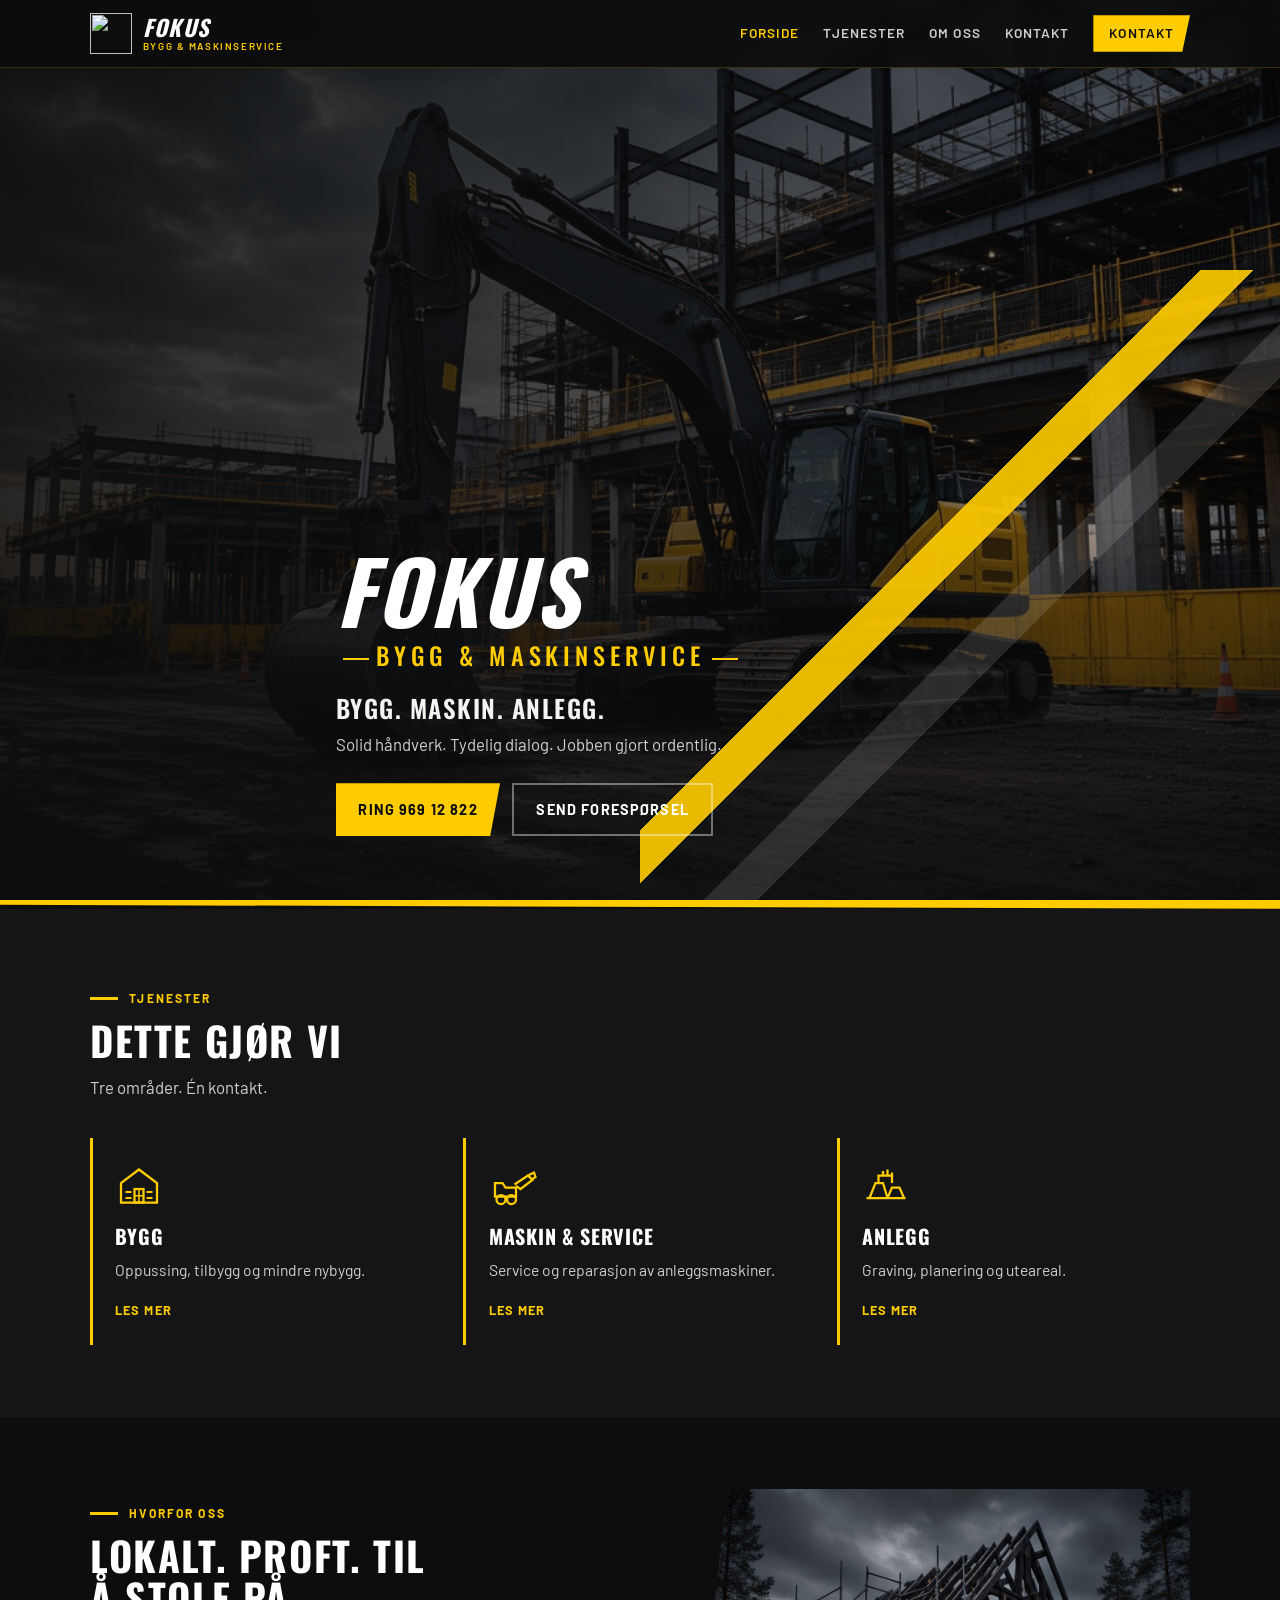
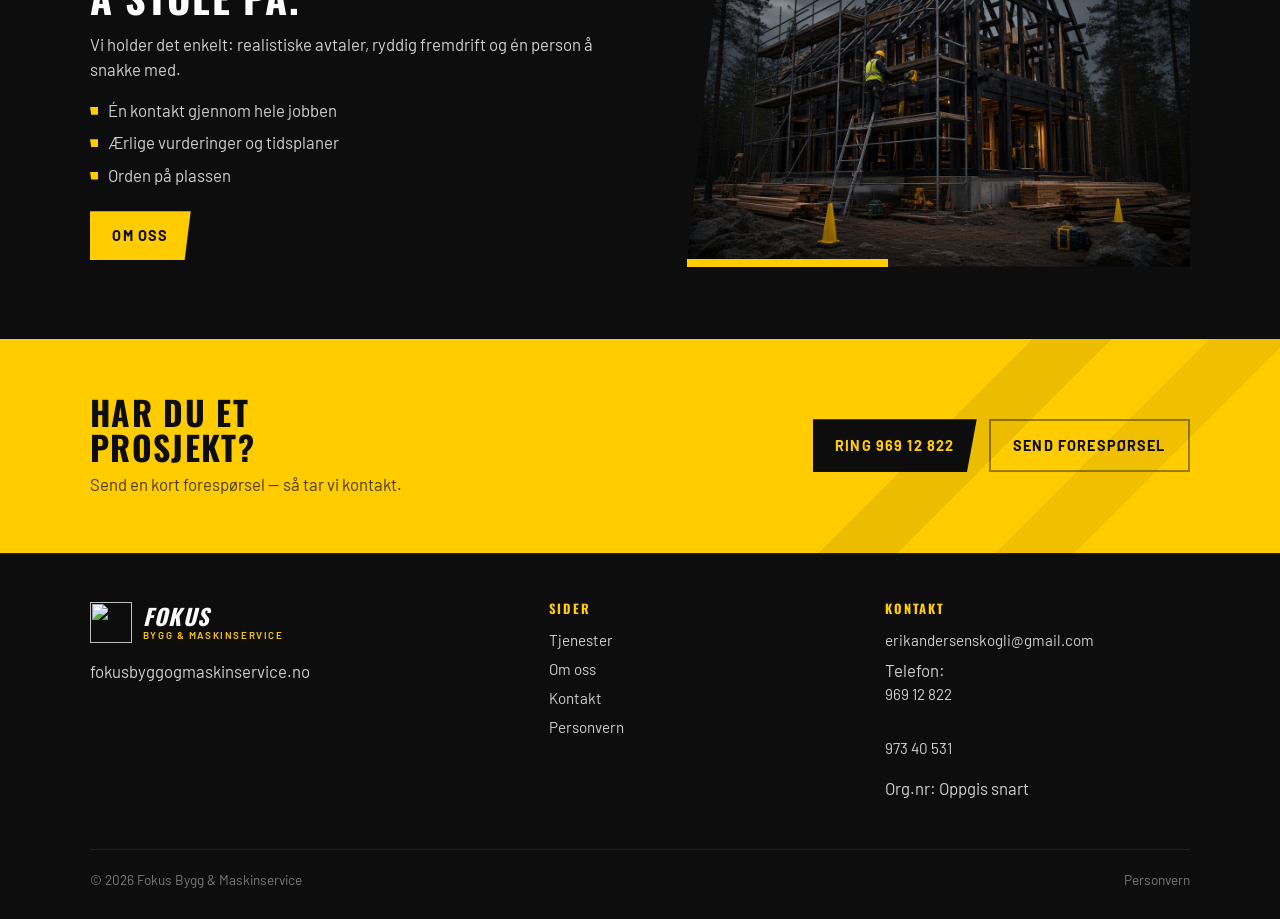
==== commit 29f6aef9: "Add company phone numbers sitewide Replace placeholder phone text with 969 12 822 and 973 40 531 as " ====
--- a/index.html
+++ b/index.html
@@ -48,8 +48,8 @@
         <h1 class="hero__headline">Bygg. Maskin. Anlegg.</h1>
         <p class="hero__support">Solid håndverk. Tydelig dialog. Jobben gjort ordentlig.</p>
         <div class="btn-group">
-          <a class="btn btn--primary" href="kontakt.html">Send forespørsel</a>
-          <a class="btn btn--ghost" href="tjenester.html">Se tjenester</a>
+          <a class="btn btn--primary" href="tel:+4796912822">Ring 969 12 822</a>
+          <a class="btn btn--ghost" href="kontakt.html">Send forespørsel</a>
         </div>
       </div>
     </section>
@@ -112,8 +112,8 @@
           <p>Send en kort forespørsel — så tar vi kontakt.</p>
         </div>
         <div class="btn-group">
-          <a class="btn btn--primary" href="kontakt.html">Kontakt oss</a>
-          <a class="btn btn--ghost" href="mailto:erikandersenskogli@gmail.com">E-post</a>
+          <a class="btn btn--primary" href="tel:+4796912822">Ring 969 12 822</a>
+          <a class="btn btn--ghost" href="kontakt.html">Send forespørsel</a>
         </div>
       </div>
     </section>
@@ -142,7 +142,10 @@
         <div class="footer-col">
           <h3>Kontakt</h3>
           <a href="mailto:erikandersenskogli@gmail.com">erikandersenskogli@gmail.com</a>
-          <p>Telefon: Oppgis snart</p>
+          <p>Telefon:<br>
+            <a href="tel:+4796912822">969 12 822</a><br>
+            <a href="tel:+4797340531">973 40 531</a>
+          </p>
           <p>Org.nr: Oppgis snart</p>
         </div>
       </div>
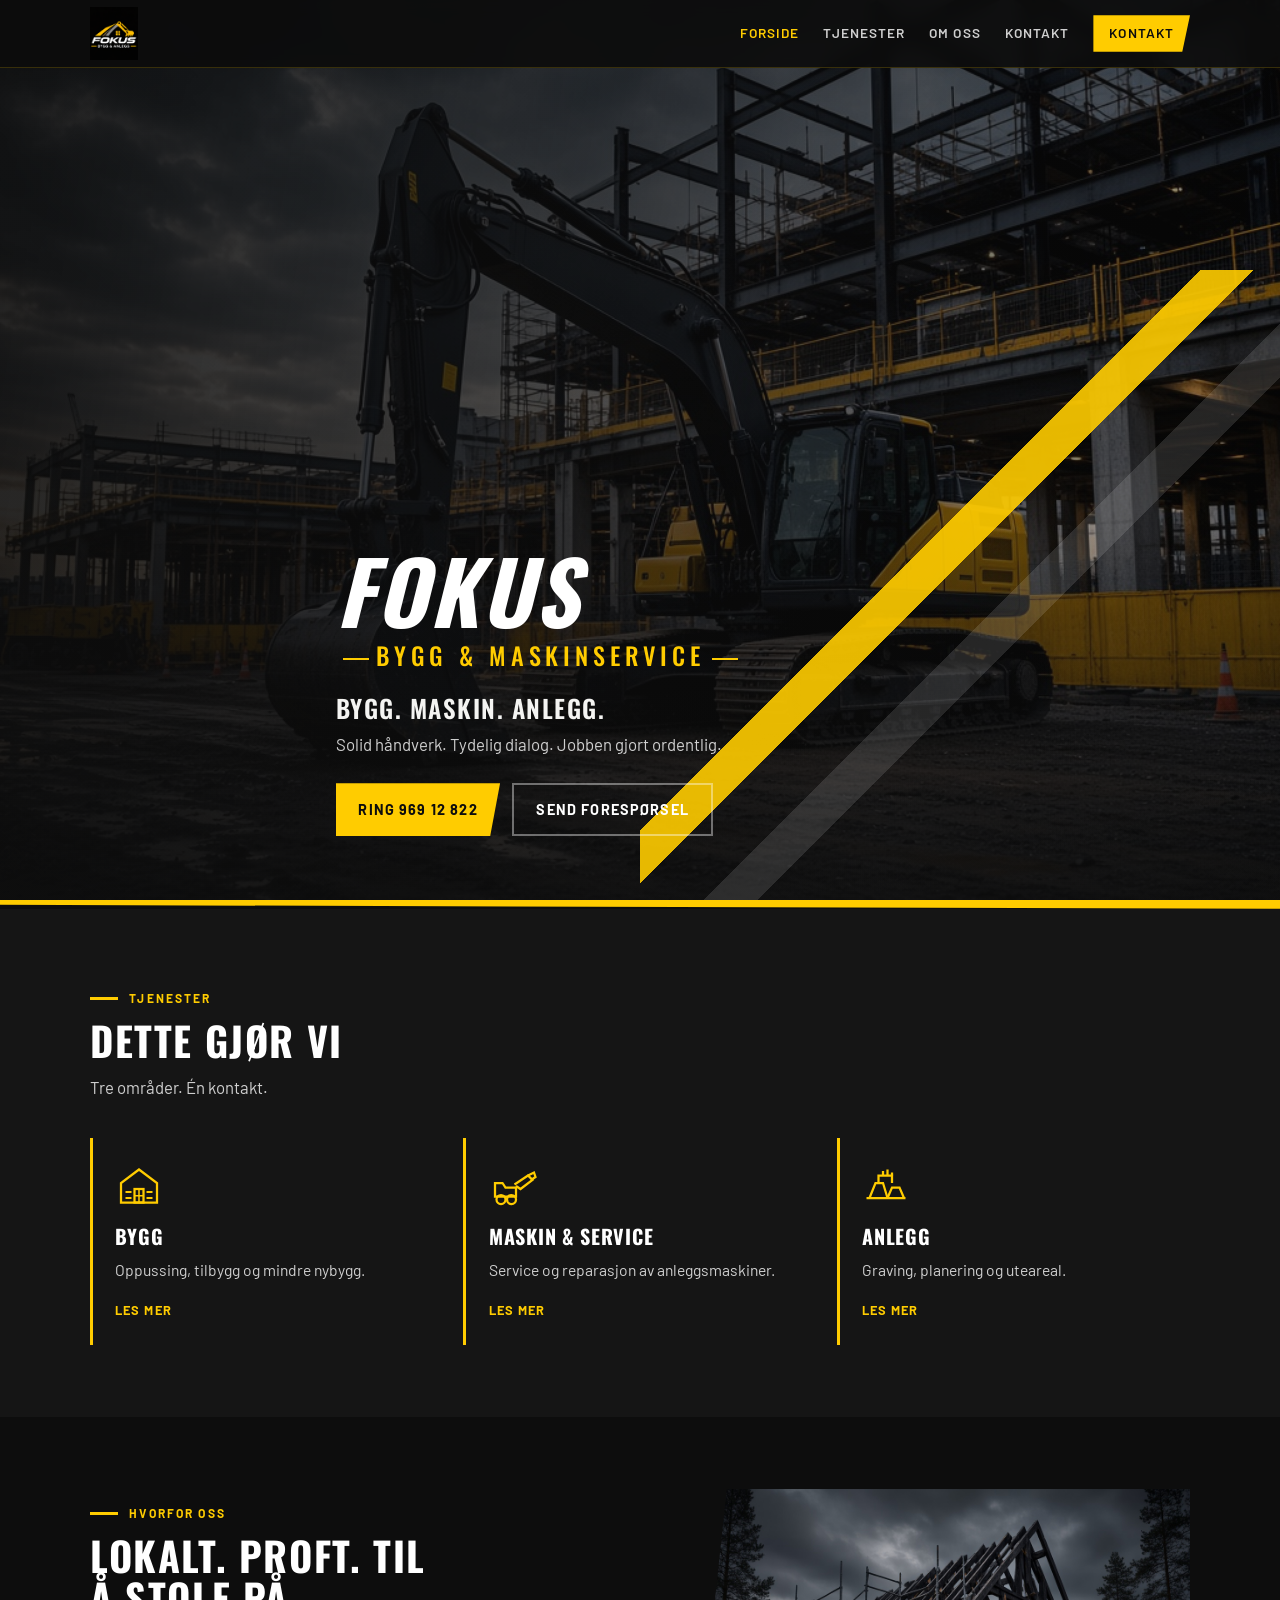
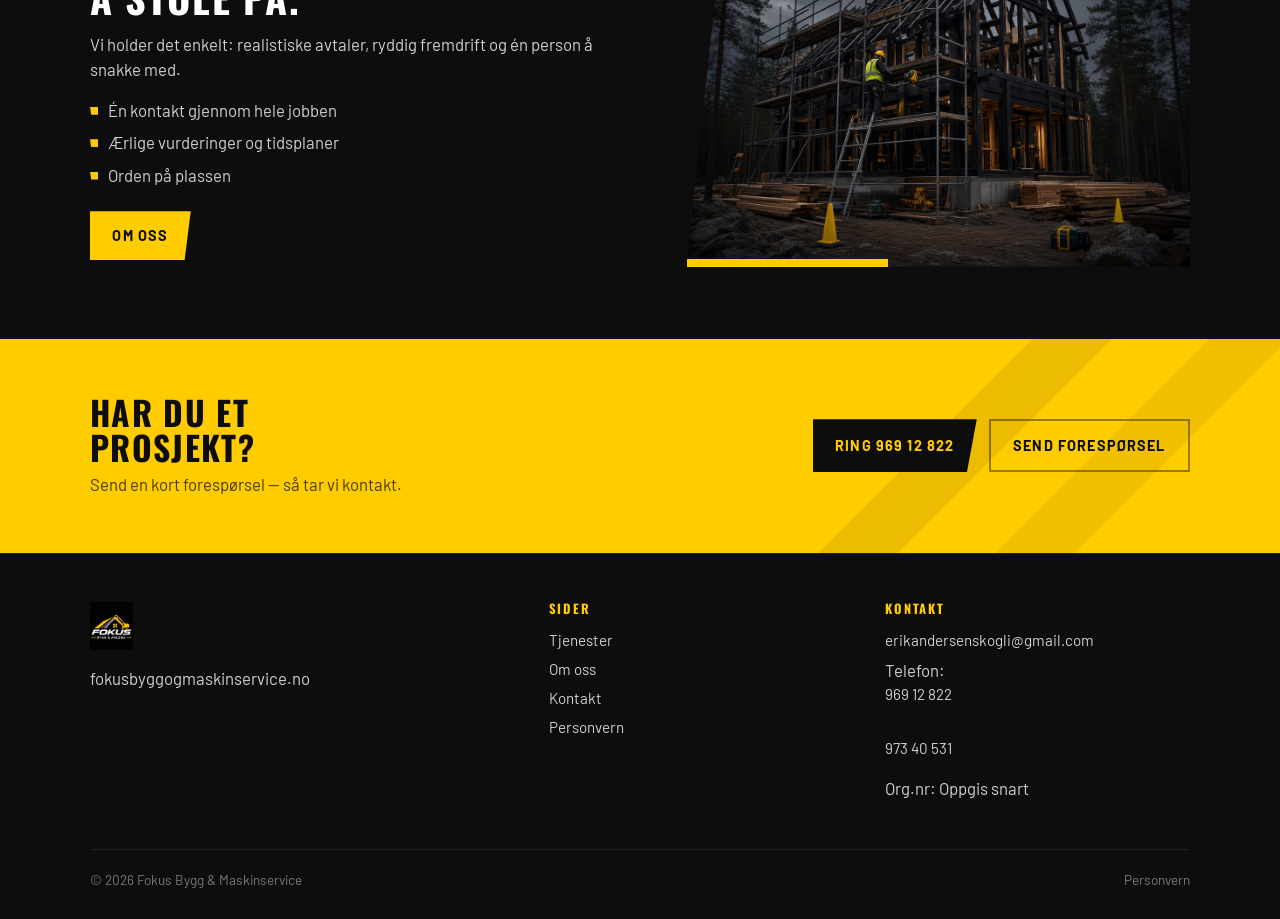
==== commit 04265426: "Replace header logo with Fokus brand wordmark PNG Use fokus-logo-source.png as the header/footer bra" ====
--- a/index.html
+++ b/index.html
@@ -17,7 +17,7 @@
   <header class="site-header">
     <div class="header-inner">
       <a class="brand" href="index.html" aria-label="Fokus Bygg &amp; Maskinservice — forsiden">
-        <img class="brand__mark" src="assets/logo.svg" width="44" height="44" alt="">
+        <img class="brand__mark" src="assets/logo.png" width="160" height="178" alt="">
         <span class="brand__text">
           <span class="brand__name">Fokus</span>
           <span class="brand__tag">Bygg &amp; Maskinservice</span>
@@ -124,7 +124,7 @@
       <div class="footer-grid">
         <div>
           <a class="brand" href="index.html">
-            <img class="brand__mark" src="assets/logo.svg" width="40" height="40" alt="">
+            <img class="brand__mark" src="assets/logo.png" width="140" height="156" alt="">
             <span class="brand__text">
               <span class="brand__name">Fokus</span>
               <span class="brand__tag">Bygg &amp; Maskinservice</span>
--- a/css/styles.css
+++ b/css/styles.css
@@ -89,14 +89,29 @@
   gap: 0.7rem;
   min-width: 0;
 }
+/* Full wordmark logo (PNG); site copy still says Maskinservice in page text */
 .brand__mark {
-  width: 2.6rem;
-  height: 2.6rem;
+  width: auto;
+  height: 3.35rem;
   flex-shrink: 0;
   object-fit: contain;
-  background: var(--black);
-}
-.brand__text { display: flex; flex-direction: column; line-height: 1; }
+  background: transparent;
+}
+.site-footer .brand__mark {
+  height: 3rem;
+}
+.brand__text {
+  /* Visually hidden — logo PNG already includes FOKUS wordmark */
+  position: absolute;
+  width: 1px;
+  height: 1px;
+  padding: 0;
+  margin: -1px;
+  overflow: hidden;
+  clip: rect(0, 0, 0, 0);
+  white-space: nowrap;
+  border: 0;
+}
 .brand__name {
   font-family: var(--font-display);
   font-size: 1.4rem;
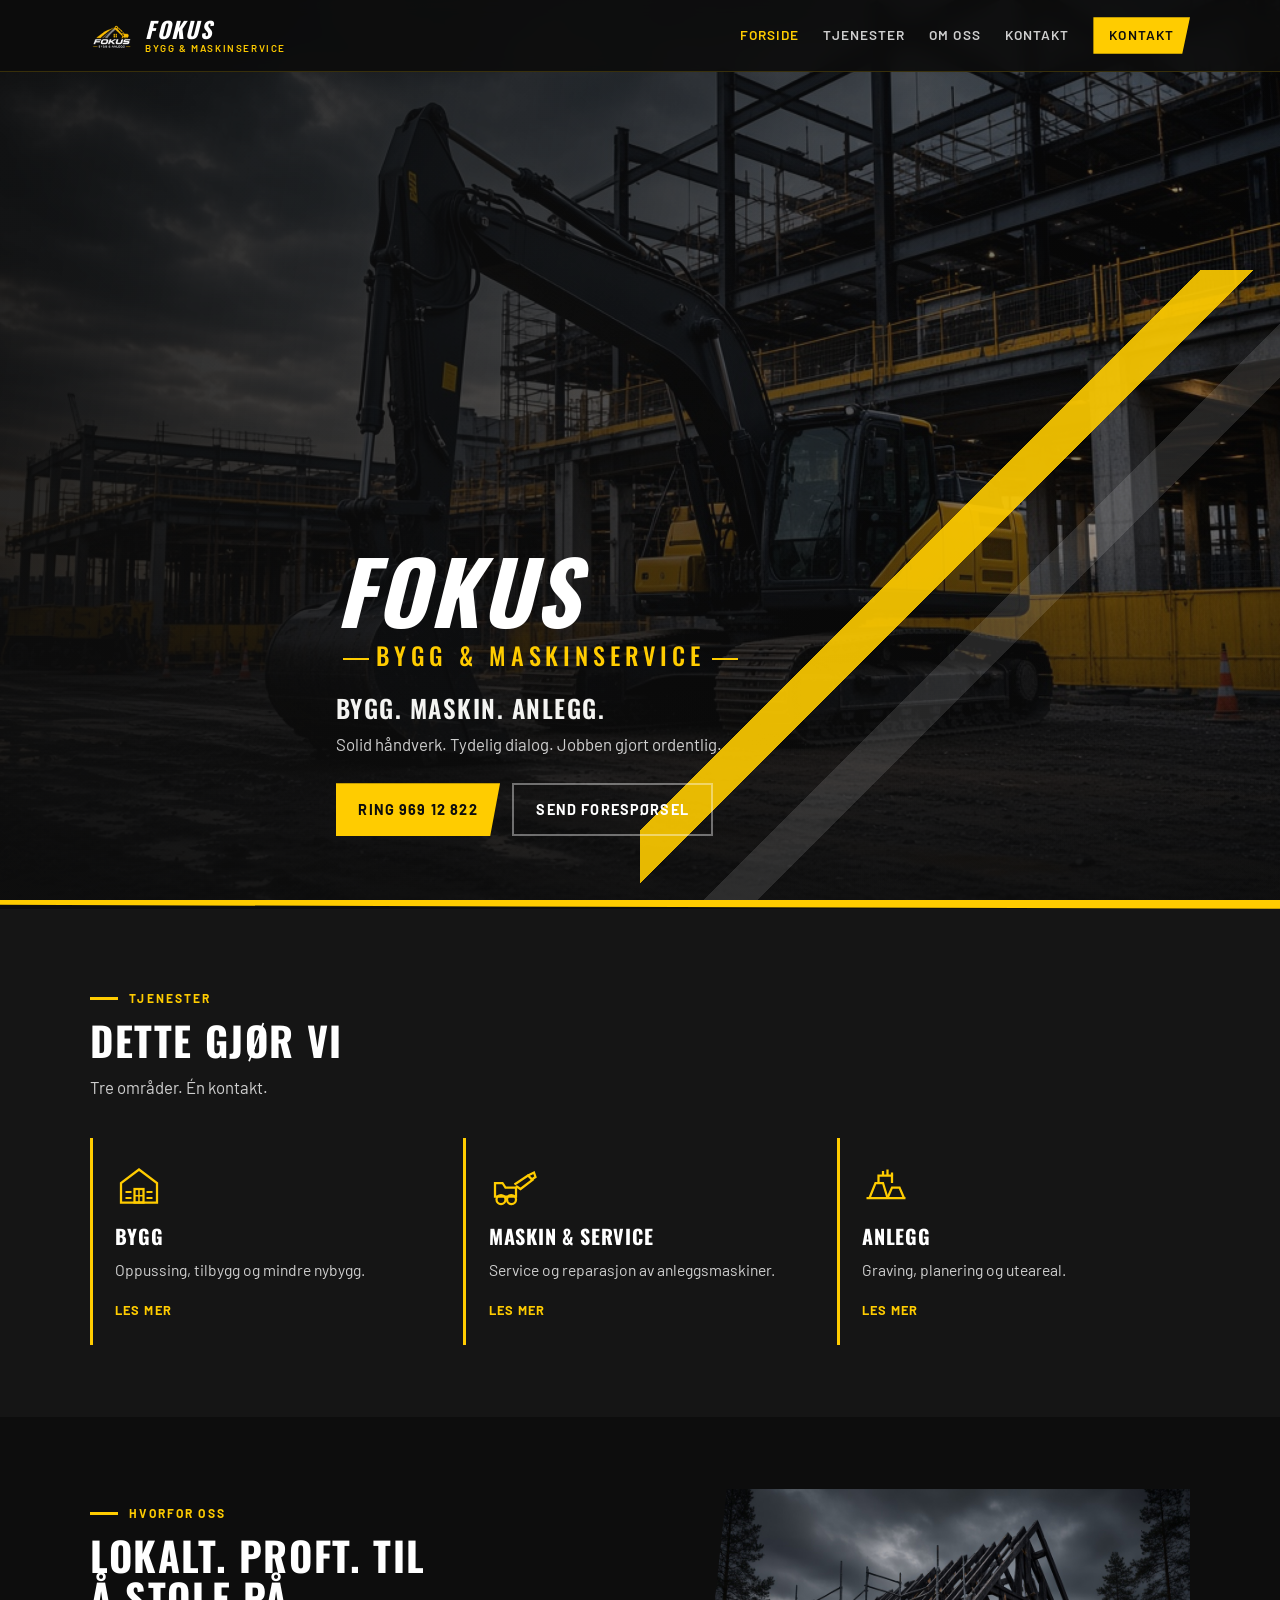
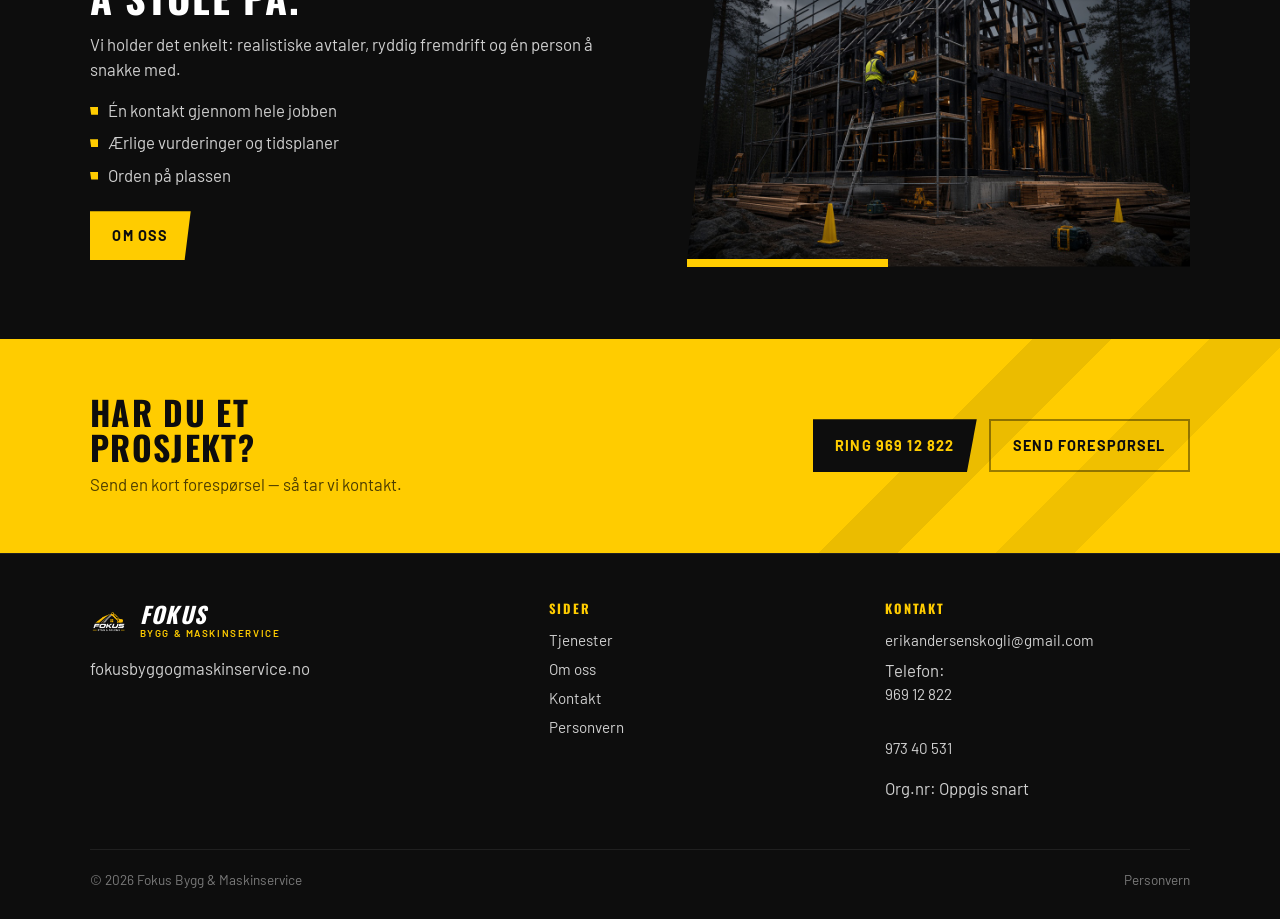
==== commit 0ecf77ec: "Use transparent Fokus icon for header and favicon Replace the header/favicon assets with fokus-icon-" ====
--- a/index.html
+++ b/index.html
@@ -9,7 +9,7 @@
   <link rel="preconnect" href="https://fonts.gstatic.com" crossorigin>
   <link href="https://fonts.googleapis.com/css2?family=Barlow:wght@400;500;600;700&family=Oswald:wght@500;600;700&display=swap" rel="stylesheet">
   <link rel="stylesheet" href="css/styles.css">
-  <link rel="icon" href="assets/logo.svg" type="image/svg+xml">
+  <link rel="icon" href="assets/favicon.png" type="image/png">
 </head>
 <body>
   <a class="skip-link" href="#innhold">Hopp til innhold</a>
@@ -17,7 +17,7 @@
   <header class="site-header">
     <div class="header-inner">
       <a class="brand" href="index.html" aria-label="Fokus Bygg &amp; Maskinservice — forsiden">
-        <img class="brand__mark" src="assets/logo.png" width="160" height="178" alt="">
+        <img class="brand__mark" src="assets/logo.png" width="48" height="48" alt="">
         <span class="brand__text">
           <span class="brand__name">Fokus</span>
           <span class="brand__tag">Bygg &amp; Maskinservice</span>
@@ -124,7 +124,7 @@
       <div class="footer-grid">
         <div>
           <a class="brand" href="index.html">
-            <img class="brand__mark" src="assets/logo.png" width="140" height="156" alt="">
+            <img class="brand__mark" src="assets/logo.png" width="40" height="40" alt="">
             <span class="brand__text">
               <span class="brand__name">Fokus</span>
               <span class="brand__tag">Bygg &amp; Maskinservice</span>
--- a/css/styles.css
+++ b/css/styles.css
@@ -12,7 +12,7 @@
   --font-display: "Oswald", "Arial Narrow", sans-serif;
   --font-body: "Barlow", "Helvetica Neue", sans-serif;
   --max: 1100px;
-  --header-h: 4.25rem;
+  --header-h: 4.5rem;
   --ease: cubic-bezier(0.22, 1, 0.36, 1);
 }
 
@@ -89,28 +89,22 @@
   gap: 0.7rem;
   min-width: 0;
 }
-/* Full wordmark logo (PNG); site copy still says Maskinservice in page text */
+/* Transparent brand icon PNG; HTML text stays «Bygg & Maskinservice» */
 .brand__mark {
-  width: auto;
-  height: 3.35rem;
+  width: 2.75rem;
+  height: 2.75rem;
   flex-shrink: 0;
   object-fit: contain;
   background: transparent;
 }
 .site-footer .brand__mark {
-  height: 3rem;
+  width: 2.4rem;
+  height: 2.4rem;
 }
 .brand__text {
-  /* Visually hidden — logo PNG already includes FOKUS wordmark */
-  position: absolute;
-  width: 1px;
-  height: 1px;
-  padding: 0;
-  margin: -1px;
-  overflow: hidden;
-  clip: rect(0, 0, 0, 0);
-  white-space: nowrap;
-  border: 0;
+  display: flex;
+  flex-direction: column;
+  line-height: 1;
 }
 .brand__name {
   font-family: var(--font-display);
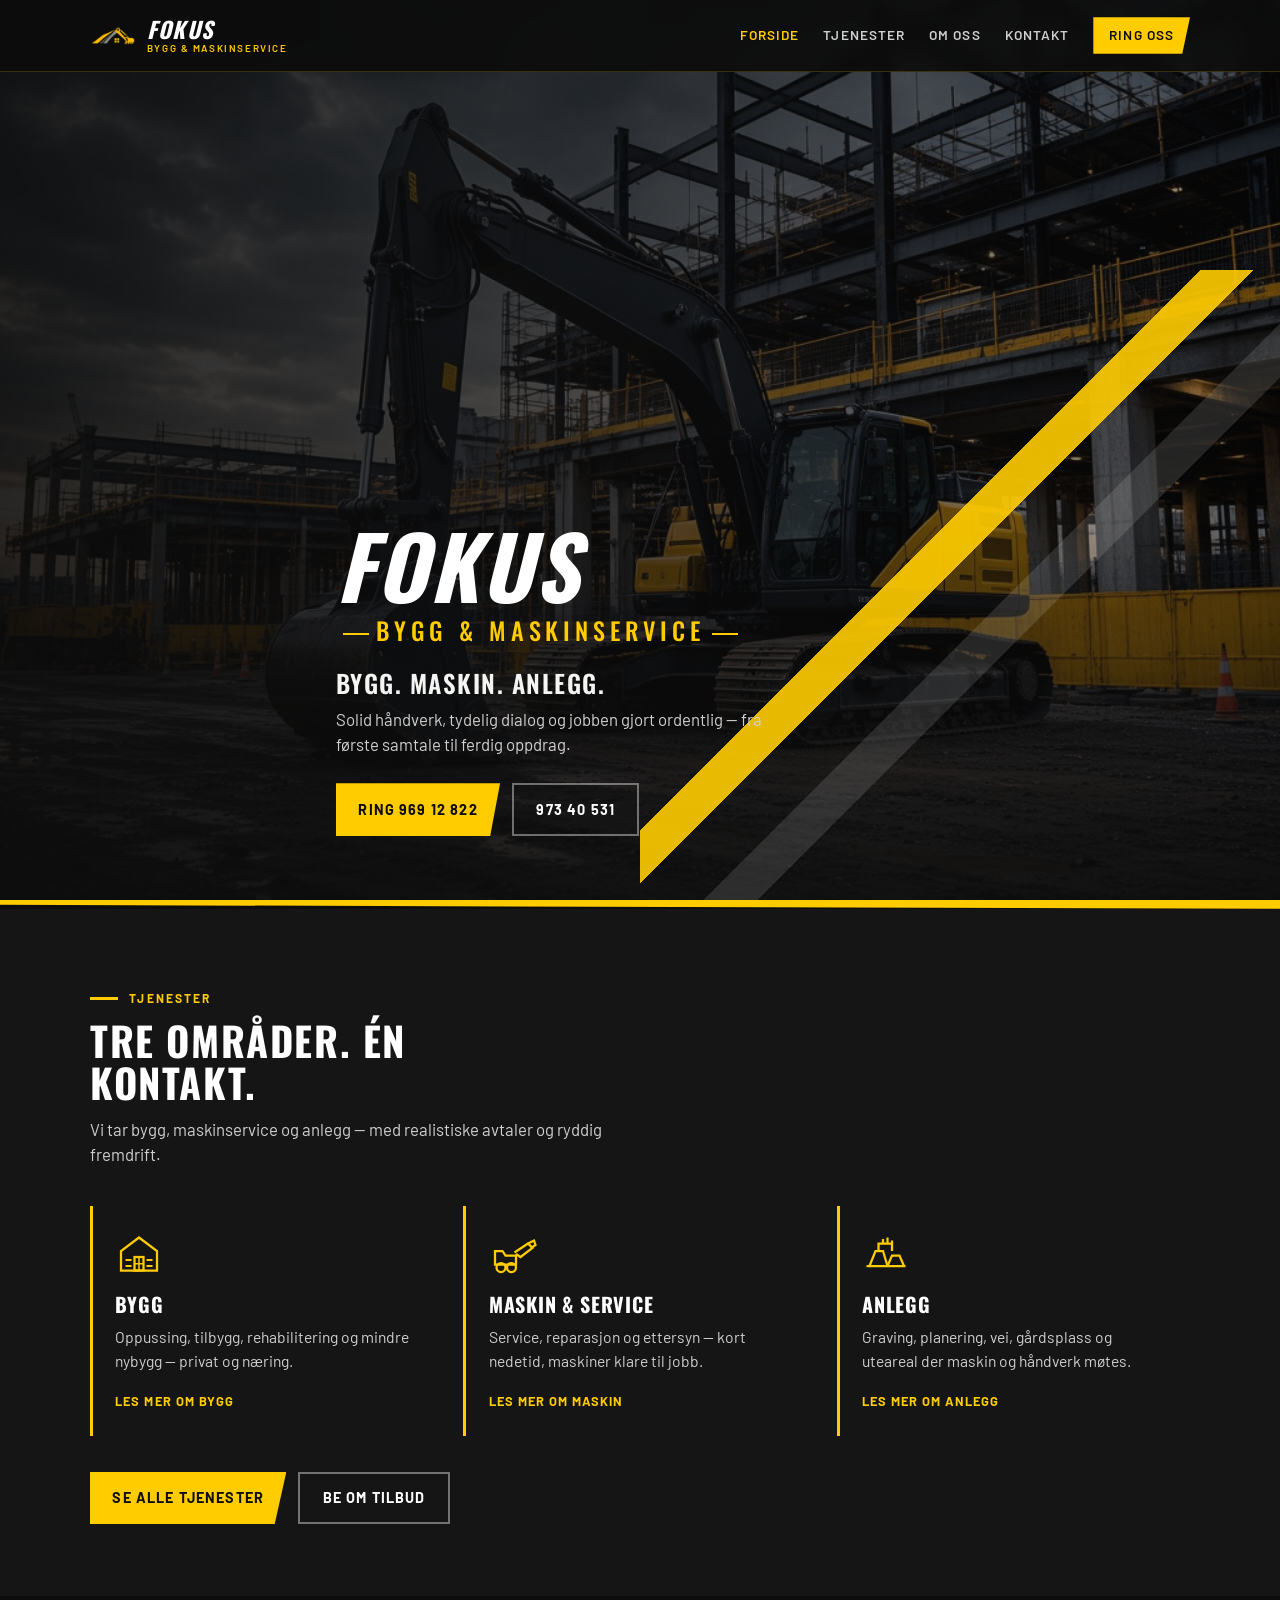
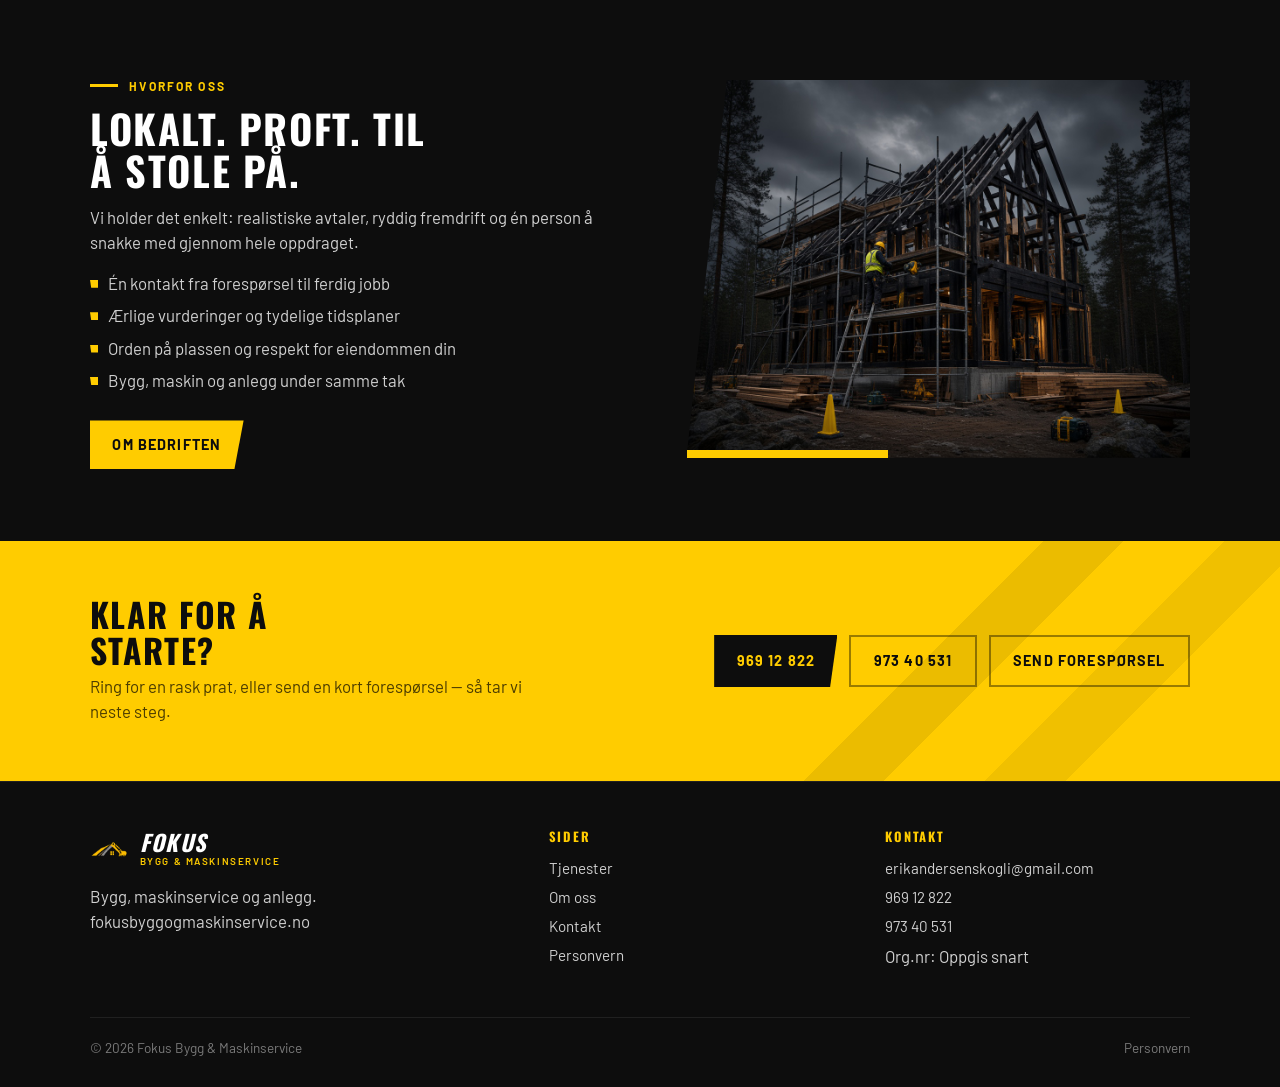
==== commit 565a6f87: "Crop transparent icon mark and polish CTAs sitewide Use icon-only PNG (no FOKUS text) for header/fav" ====
--- a/index.html
+++ b/index.html
@@ -3,13 +3,14 @@
 <head>
   <meta charset="utf-8">
   <meta name="viewport" content="width=device-width, initial-scale=1">
-  <title>Fokus Bygg &amp; Maskinservice</title>
-  <meta name="description" content="Fokus Bygg &amp; Maskinservice — bygg, maskin og anlegg. Ta kontakt for tilbud.">
+  <title>Fokus Bygg &amp; Maskinservice | Bygg, maskin og anlegg</title>
+  <meta name="description" content="Fokus Bygg &amp; Maskinservice — bygg, maskinservice og anlegg. Ring 969 12 822 eller 973 40 531 for tilbud.">
   <link rel="preconnect" href="https://fonts.googleapis.com">
   <link rel="preconnect" href="https://fonts.gstatic.com" crossorigin>
   <link href="https://fonts.googleapis.com/css2?family=Barlow:wght@400;500;600;700&family=Oswald:wght@500;600;700&display=swap" rel="stylesheet">
   <link rel="stylesheet" href="css/styles.css">
   <link rel="icon" href="assets/favicon.png" type="image/png">
+  <link rel="apple-touch-icon" href="assets/logo-icon.png">
 </head>
 <body>
   <a class="skip-link" href="#innhold">Hopp til innhold</a>
@@ -17,7 +18,7 @@
   <header class="site-header">
     <div class="header-inner">
       <a class="brand" href="index.html" aria-label="Fokus Bygg &amp; Maskinservice — forsiden">
-        <img class="brand__mark" src="assets/logo.png" width="48" height="48" alt="">
+        <img class="brand__mark" src="assets/logo-icon.png" width="48" height="48" alt="">
         <span class="brand__text">
           <span class="brand__name">Fokus</span>
           <span class="brand__tag">Bygg &amp; Maskinservice</span>
@@ -31,7 +32,7 @@
         <a href="tjenester.html">Tjenester</a>
         <a href="om-oss.html">Om oss</a>
         <a href="kontakt.html">Kontakt</a>
-        <a class="nav-cta" href="kontakt.html">Kontakt</a>
+        <a class="nav-cta" href="tel:+4796912822">Ring oss</a>
       </nav>
     </div>
   </header>
@@ -46,10 +47,10 @@
       <div class="container hero__content">
         <p class="hero__brand">Fokus <span>Bygg &amp; Maskinservice</span></p>
         <h1 class="hero__headline">Bygg. Maskin. Anlegg.</h1>
-        <p class="hero__support">Solid håndverk. Tydelig dialog. Jobben gjort ordentlig.</p>
+        <p class="hero__support">Solid håndverk, tydelig dialog og jobben gjort ordentlig — fra første samtale til ferdig oppdrag.</p>
         <div class="btn-group">
           <a class="btn btn--primary" href="tel:+4796912822">Ring 969 12 822</a>
-          <a class="btn btn--ghost" href="kontakt.html">Send forespørsel</a>
+          <a class="btn btn--ghost" href="tel:+4797340531">973 40 531</a>
         </div>
       </div>
     </section>
@@ -60,28 +61,32 @@
       <div class="container">
         <div class="section-head reveal">
           <p class="section__eyebrow">Tjenester</p>
-          <h2 class="section__title" id="tjenester-tittel">Dette gjør vi</h2>
-          <p class="section__lead">Tre områder. Én kontakt.</p>
+          <h2 class="section__title" id="tjenester-tittel">Tre områder. Én kontakt.</h2>
+          <p class="section__lead">Vi tar bygg, maskinservice og anlegg — med realistiske avtaler og ryddig fremdrift.</p>
         </div>
         <div class="services-grid">
           <article class="service-item reveal">
             <img class="service-item__icon" src="assets/icons/bygg.svg" alt="" width="48" height="48">
             <h3>Bygg</h3>
-            <p>Oppussing, tilbygg og mindre nybygg.</p>
-            <a href="tjenester.html#bygg">Les mer</a>
+            <p>Oppussing, tilbygg, rehabilitering og mindre nybygg — privat og næring.</p>
+            <a href="tjenester.html#bygg">Les mer om bygg</a>
           </article>
           <article class="service-item reveal">
             <img class="service-item__icon" src="assets/icons/maskin.svg" alt="" width="48" height="48">
             <h3>Maskin &amp; service</h3>
-            <p>Service og reparasjon av anleggsmaskiner.</p>
-            <a href="tjenester.html#maskin">Les mer</a>
+            <p>Service, reparasjon og ettersyn — kort nedetid, maskiner klare til jobb.</p>
+            <a href="tjenester.html#maskin">Les mer om maskin</a>
           </article>
           <article class="service-item reveal">
             <img class="service-item__icon" src="assets/icons/anlegg.svg" alt="" width="48" height="48">
             <h3>Anlegg</h3>
-            <p>Graving, planering og uteareal.</p>
-            <a href="tjenester.html#anlegg">Les mer</a>
+            <p>Graving, planering, vei, gårdsplass og uteareal der maskin og håndverk møtes.</p>
+            <a href="tjenester.html#anlegg">Les mer om anlegg</a>
           </article>
+        </div>
+        <div class="section-cta reveal">
+          <a class="btn btn--primary" href="tjenester.html">Se alle tjenester</a>
+          <a class="btn btn--ghost" href="kontakt.html">Be om tilbud</a>
         </div>
       </div>
     </section>
@@ -91,13 +96,14 @@
         <div class="reveal">
           <p class="section__eyebrow">Hvorfor oss</p>
           <h2 class="section__title">Lokalt. Proft. Til å stole på.</h2>
-          <p class="section__lead">Vi holder det enkelt: realistiske avtaler, ryddig fremdrift og én person å snakke med.</p>
-          <ul class="prose">
-            <li>Én kontakt gjennom hele jobben</li>
-            <li>Ærlige vurderinger og tidsplaner</li>
-            <li>Orden på plassen</li>
+          <p class="section__lead">Vi holder det enkelt: realistiske avtaler, ryddig fremdrift og én person å snakke med gjennom hele oppdraget.</p>
+          <ul class="prose trust-list">
+            <li>Én kontakt fra forespørsel til ferdig jobb</li>
+            <li>Ærlige vurderinger og tydelige tidsplaner</li>
+            <li>Orden på plassen og respekt for eiendommen din</li>
+            <li>Bygg, maskin og anlegg under samme tak</li>
           </ul>
-          <a class="btn btn--primary" href="om-oss.html" style="margin-top:1rem">Om oss</a>
+          <a class="btn btn--primary" href="om-oss.html" style="margin-top:1.25rem">Om bedriften</a>
         </div>
         <div class="split__media reveal" aria-hidden="true">
           <img src="assets/bygg-arbeid.jpg" alt="" width="1152" height="864" loading="lazy">
@@ -108,11 +114,12 @@
     <section class="cta-band" aria-labelledby="cta-tittel">
       <div class="container">
         <div>
-          <h2 id="cta-tittel">Har du et prosjekt?</h2>
-          <p>Send en kort forespørsel — så tar vi kontakt.</p>
+          <h2 id="cta-tittel">Klar for å starte?</h2>
+          <p>Ring for en rask prat, eller send en kort forespørsel — så tar vi neste steg.</p>
         </div>
         <div class="btn-group">
-          <a class="btn btn--primary" href="tel:+4796912822">Ring 969 12 822</a>
+          <a class="btn btn--primary" href="tel:+4796912822">969 12 822</a>
+          <a class="btn btn--ghost" href="tel:+4797340531">973 40 531</a>
           <a class="btn btn--ghost" href="kontakt.html">Send forespørsel</a>
         </div>
       </div>
@@ -124,13 +131,13 @@
       <div class="footer-grid">
         <div>
           <a class="brand" href="index.html">
-            <img class="brand__mark" src="assets/logo.png" width="40" height="40" alt="">
+            <img class="brand__mark" src="assets/logo-icon.png" width="40" height="40" alt="">
             <span class="brand__text">
               <span class="brand__name">Fokus</span>
               <span class="brand__tag">Bygg &amp; Maskinservice</span>
             </span>
           </a>
-          <p style="margin-top:1rem">fokusbyggogmaskinservice.no</p>
+          <p style="margin-top:1rem">Bygg, maskinservice og anlegg.<br>fokusbyggogmaskinservice.no</p>
         </div>
         <div class="footer-col">
           <h3>Sider</h3>
@@ -142,10 +149,8 @@
         <div class="footer-col">
           <h3>Kontakt</h3>
           <a href="mailto:erikandersenskogli@gmail.com">erikandersenskogli@gmail.com</a>
-          <p>Telefon:<br>
-            <a href="tel:+4796912822">969 12 822</a><br>
-            <a href="tel:+4797340531">973 40 531</a>
-          </p>
+          <a href="tel:+4796912822">969 12 822</a>
+          <a href="tel:+4797340531">973 40 531</a>
           <p>Org.nr: Oppgis snart</p>
         </div>
       </div>
@@ -156,6 +161,11 @@
     </div>
   </footer>
 
+  <div class="mobile-callbar" role="navigation" aria-label="Ring oss">
+    <a href="tel:+4796912822">969 12 822</a>
+    <a href="tel:+4797340531">973 40 531</a>
+  </div>
+
   <script src="js/main.js"></script>
 </body>
 </html>
--- a/css/styles.css
+++ b/css/styles.css
@@ -89,13 +89,14 @@
   gap: 0.7rem;
   min-width: 0;
 }
-/* Transparent brand icon PNG; HTML text stays «Bygg & Maskinservice» */
+/* Transparent icon-only PNG; company name stays as HTML text */
 .brand__mark {
-  width: 2.75rem;
-  height: 2.75rem;
+  width: 2.85rem;
+  height: 2.85rem;
   flex-shrink: 0;
   object-fit: contain;
-  background: transparent;
+  background: transparent !important;
+  border-radius: 0;
 }
 .site-footer .brand__mark {
   width: 2.4rem;
@@ -381,6 +382,50 @@
 }
 .service-item a:hover { text-decoration: underline; }
 
+.section-cta {
+  display: flex;
+  flex-wrap: wrap;
+  gap: 0.75rem;
+  margin-top: 2.25rem;
+}
+
+.trust-list { margin-top: 0.5rem; }
+
+.trust-grid {
+  display: grid;
+  grid-template-columns: repeat(3, 1fr);
+  gap: 1.25rem;
+  margin-top: 2rem;
+}
+.trust-item {
+  padding: 1.25rem 0 1.25rem 1.15rem;
+  border-left: 3px solid var(--yellow);
+}
+.trust-item h3 {
+  font-size: 1.15rem;
+  color: var(--white);
+  margin-bottom: 0.5rem;
+}
+.trust-item p {
+  margin: 0;
+  font-size: 0.98rem;
+}
+
+.phone-stack {
+  display: grid;
+  gap: 0.35rem;
+}
+.phone-stack a {
+  font-size: 1.2rem;
+  font-weight: 600;
+  letter-spacing: 0.02em;
+}
+
+/* Mobile sticky call bar */
+.mobile-callbar {
+  display: none;
+}
+
 /* Split */
 .split {
   display: grid;
@@ -680,6 +725,7 @@
 
 @media (max-width: 900px) {
   .services-grid,
+  .trust-grid,
   .split,
   .contact-grid,
   .footer-grid,
@@ -704,18 +750,53 @@
   .nav-cta {
     margin-top: 0.7rem;
     justify-content: center;
+    text-align: center;
     clip-path: none;
   }
   .hero { align-items: end; padding-bottom: 3rem; }
   .hero__slash { width: 80%; opacity: 0.7; }
   .form__row { grid-template-columns: 1fr; }
   .cta-band::after { display: none; }
+  .cta-band .btn-group { width: 100%; }
+  .service-detail { gap: 1rem; padding: 2rem 0; }
+  .service-detail__media img { min-height: 12rem; }
+}
+
+@media (max-width: 720px) {
+  body { padding-bottom: 3.6rem; }
+  .mobile-callbar {
+    display: grid;
+    grid-template-columns: 1fr 1fr;
+    position: fixed;
+    inset: auto 0 0;
+    z-index: 90;
+    border-top: 2px solid var(--yellow);
+    background: rgba(13, 13, 13, 0.97);
+    backdrop-filter: blur(8px);
+  }
+  .mobile-callbar a {
+    padding: 0.95rem 0.5rem;
+    text-align: center;
+    font-size: 0.92rem;
+    font-weight: 700;
+    letter-spacing: 0.04em;
+    color: var(--yellow);
+  }
+  .mobile-callbar a + a {
+    border-left: 1px solid rgba(255, 255, 255, 0.12);
+  }
 }
 
 @media (max-width: 560px) {
-  .brand__tag { display: none; }
+  .brand__tag {
+    font-size: 0.55rem;
+    letter-spacing: 0.1em;
+  }
   .btn-group { width: 100%; }
   .btn-group .btn { flex: 1 1 100%; }
+  .hero__brand { font-size: clamp(2.4rem, 14vw, 3.2rem); }
+  .hero__support { font-size: 1rem; }
+  .page-hero { padding-bottom: 2.25rem; }
 }
 
 @media (prefers-reduced-motion: reduce) {
